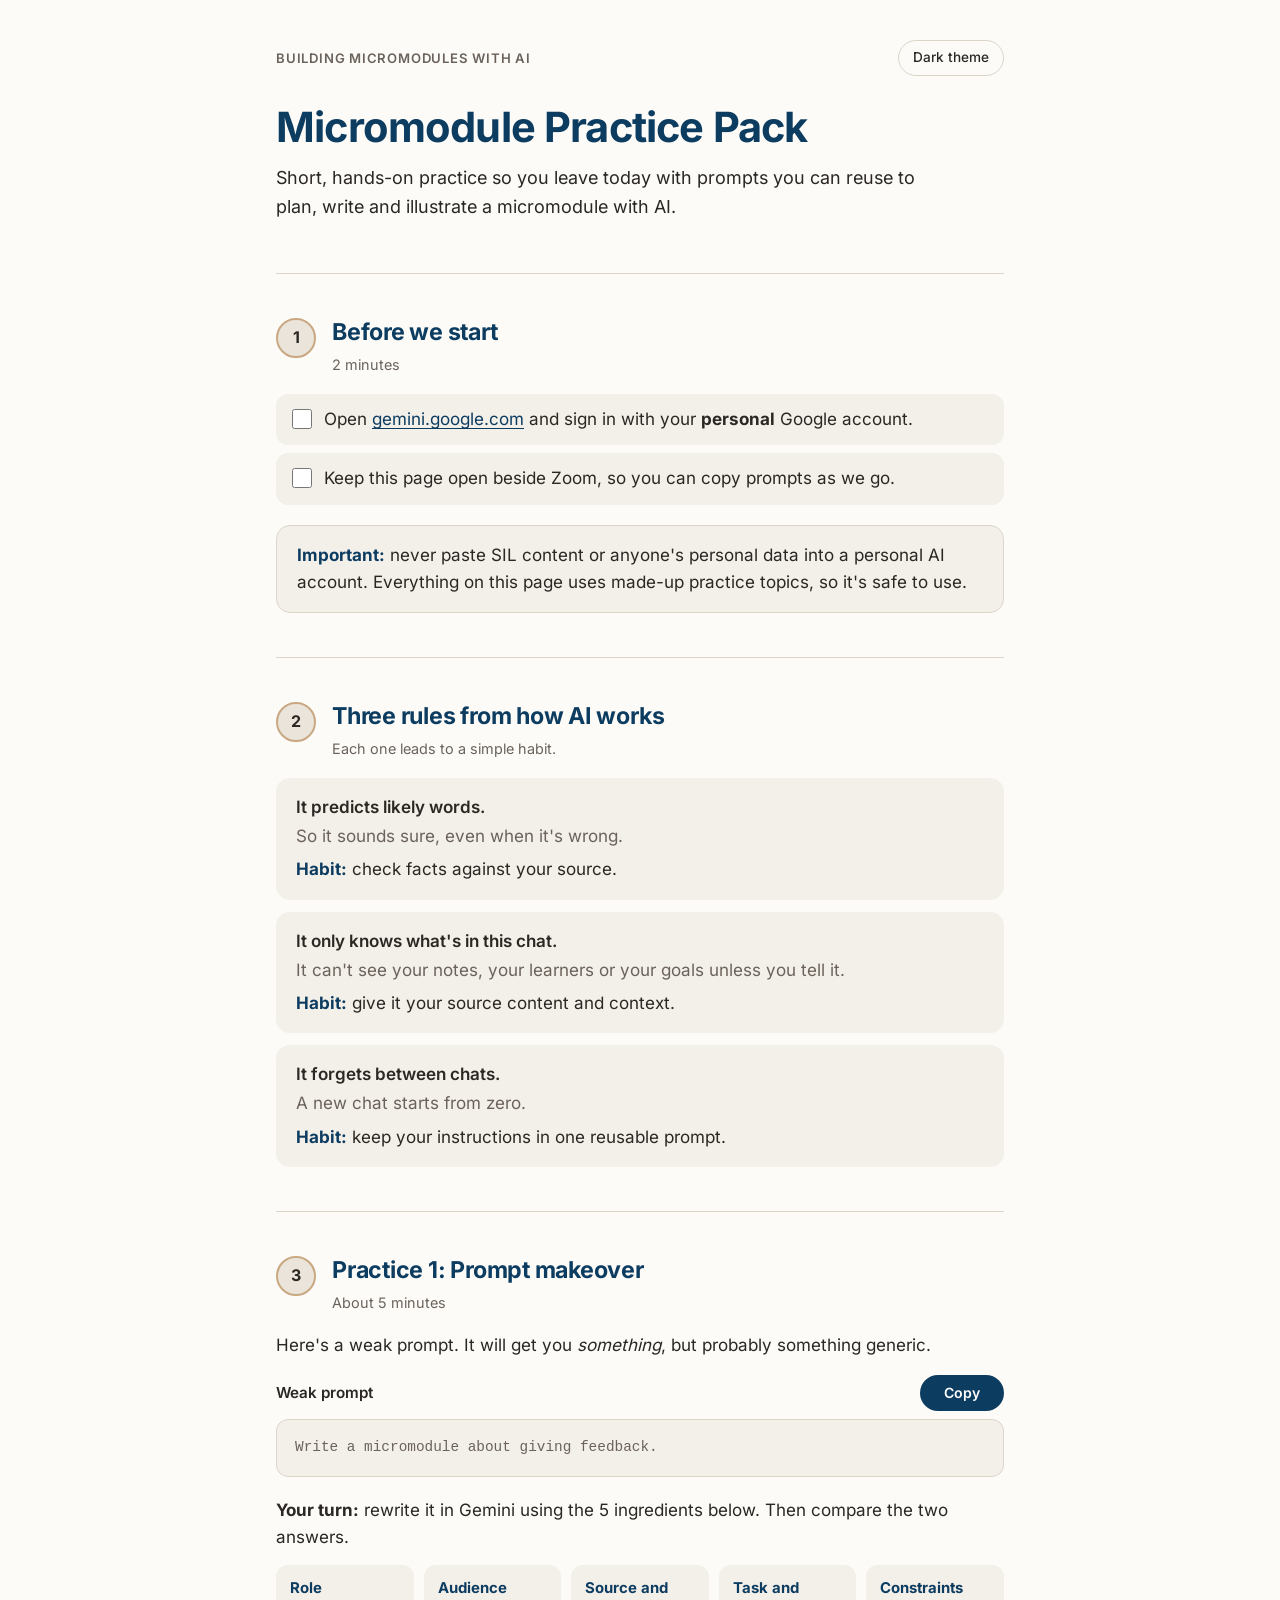
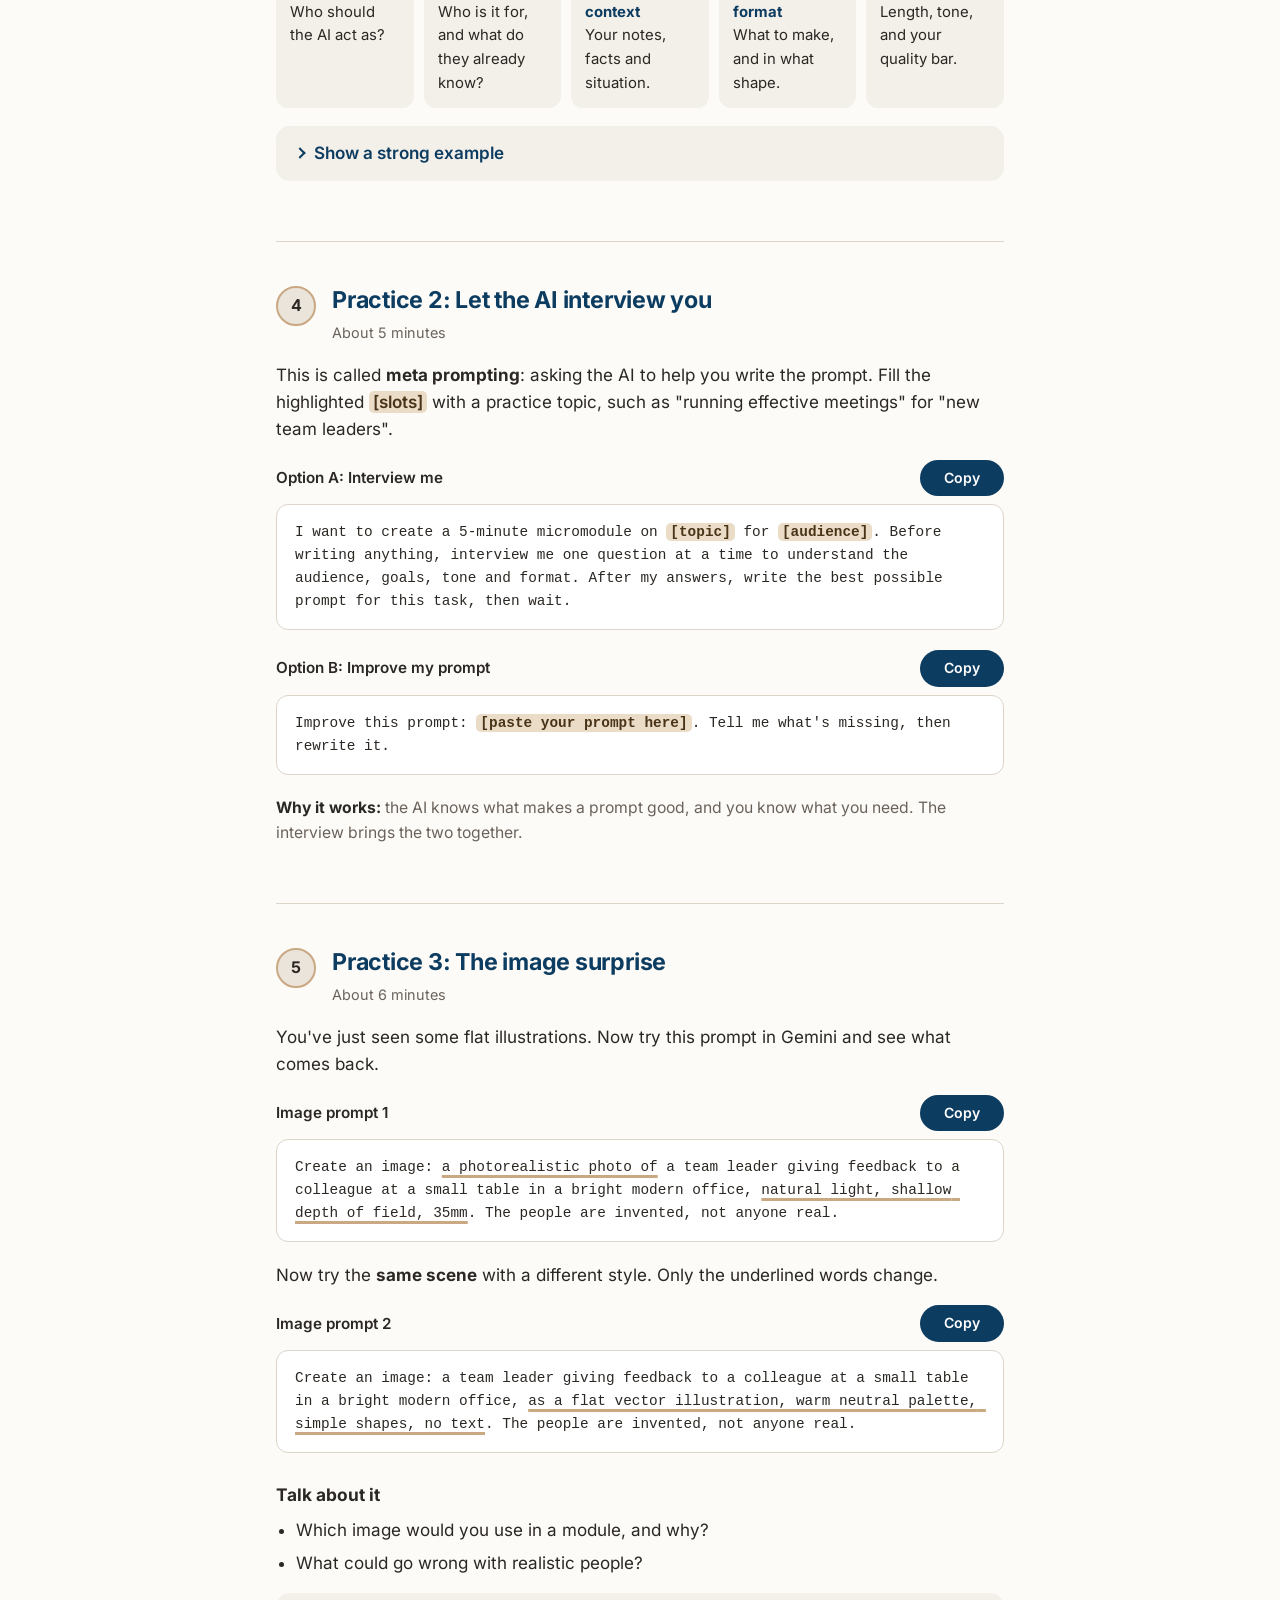
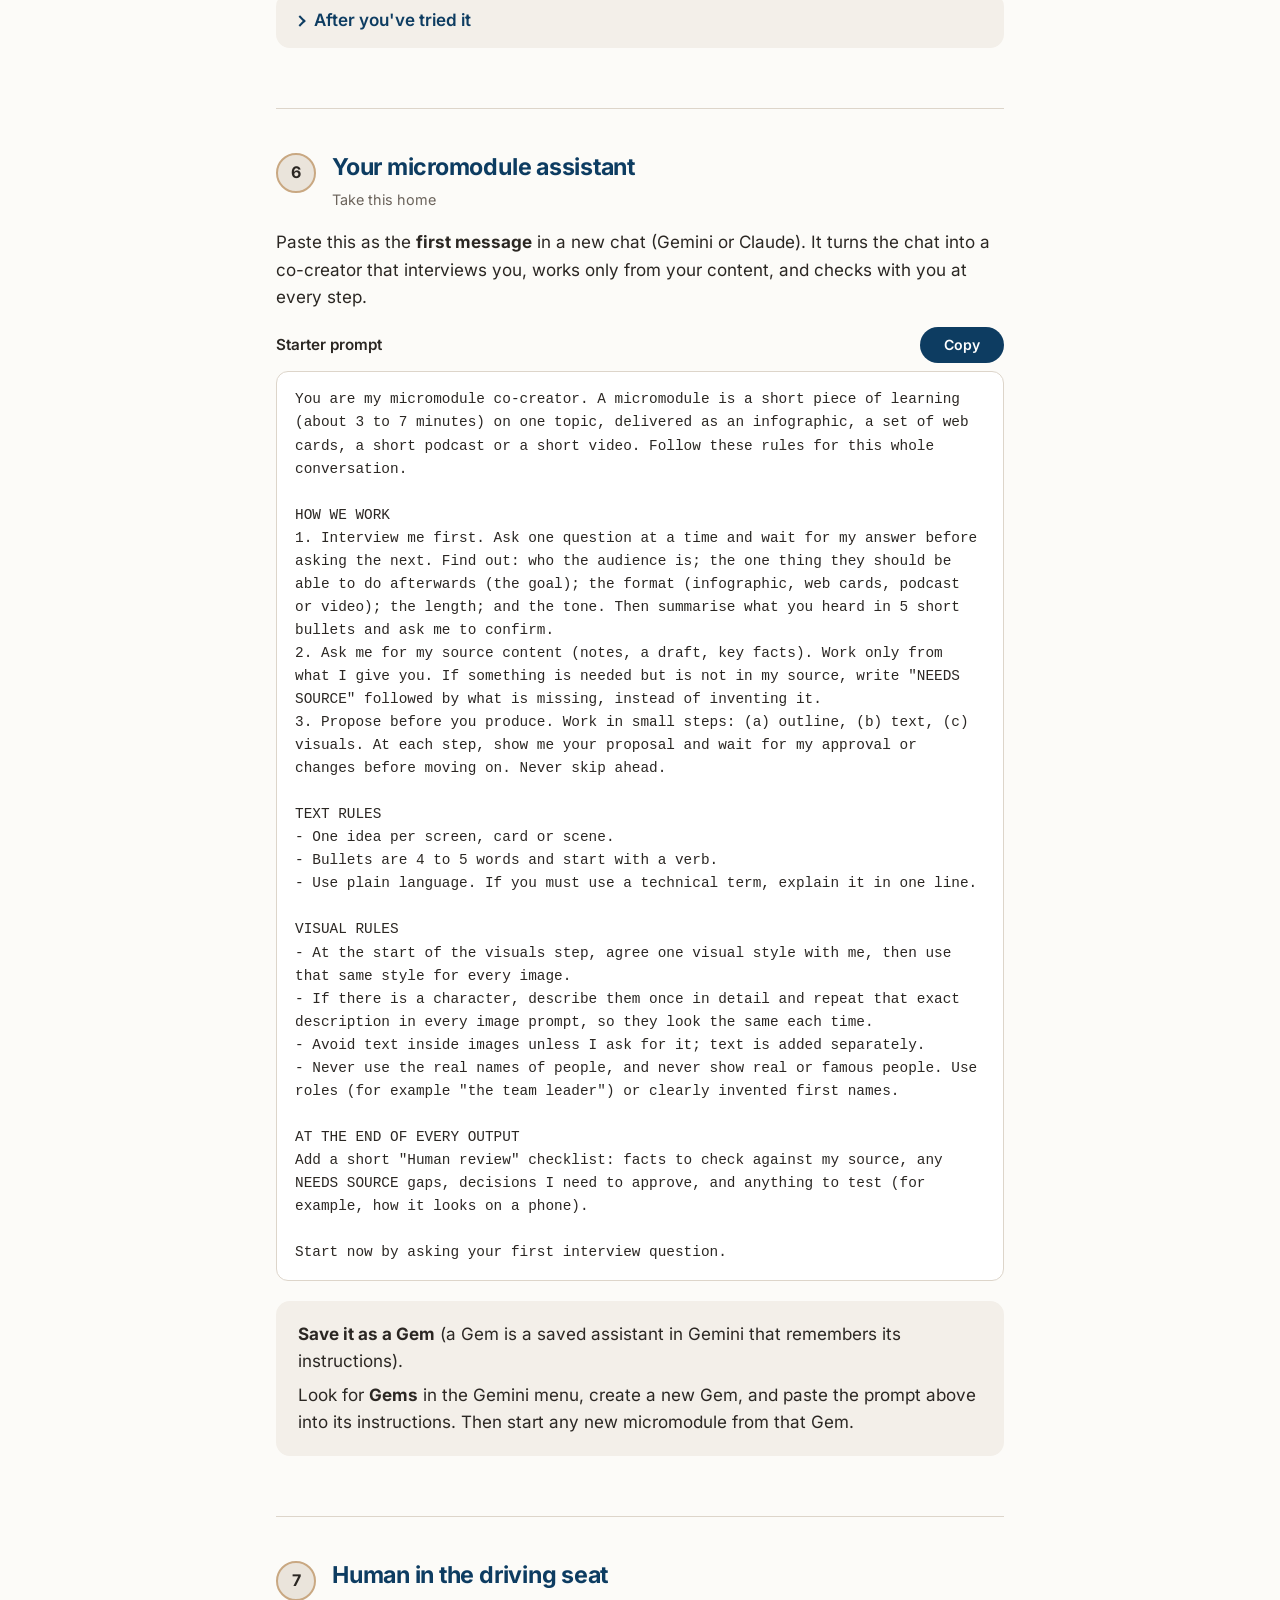
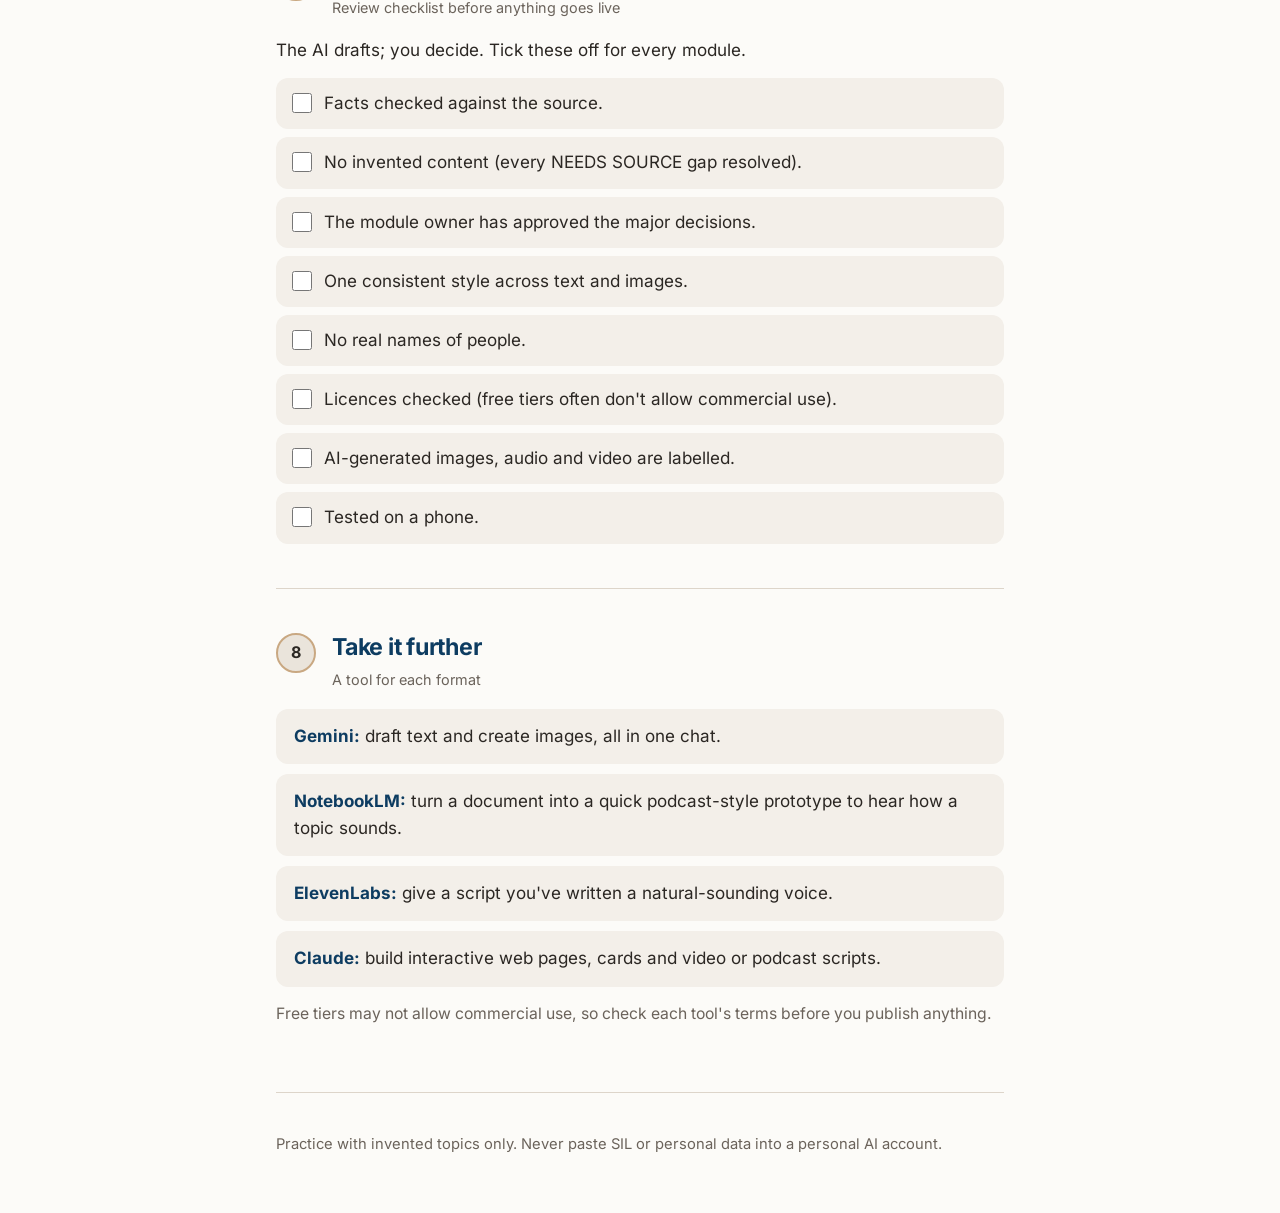
==== practice/index.html @ 873ece98 "Publish the practice pack at /practice/ and link to it Participants have no Claude accounts, so the " ====
<!doctype html>
<html lang="en">
<head>
<meta name="robots" content="noindex, nofollow">
<meta charset="utf-8">
<meta name="viewport" content="width=device-width, initial-scale=1">
<title>Micromodule Practice Pack</title>
<style>
  @font-face {
    font-family: "Inter";
    src: url("fonts/Inter.woff2") format("woff2");
    font-weight: 100 900;
    font-style: normal;
    font-display: swap;
  }
  :root {
    --bg: #FCFBF8;
    --surface: #F3EFE9;
    --surface-2: #EAE4DB;
    --ink: #2B2723;
    --primary: #0D3C61;
    --on-primary: #FFFFFF;
    --accent: #C9A882;
    --muted: #6B635B;
    --line: #DDD5CA;
    --slot-bg: #EBDCC8;
    --slot-ink: #4A3418;
    --focus: #0D3C61;
    --prompt-bg: #FFFFFF;
    color-scheme: light;
  }
  @media (prefers-color-scheme: dark) {
    :root:not([data-theme="light"]) {
      --bg: #1B1916;
      --surface: #26231F;
      --surface-2: #322E29;
      --ink: #EEE9E2;
      --primary: #9CC4E8;
      --on-primary: #10202E;
      --accent: #C9A882;
      --muted: #B5ACA1;
      --line: #3D3832;
      --slot-bg: #4A3C2B;
      --slot-ink: #F5E4CC;
      --focus: #9CC4E8;
      --prompt-bg: #211F1B;
      color-scheme: dark;
    }
  }
  :root[data-theme="dark"] {
    --bg: #1B1916;
    --surface: #26231F;
    --surface-2: #322E29;
    --ink: #EEE9E2;
    --primary: #9CC4E8;
    --on-primary: #10202E;
    --accent: #C9A882;
    --muted: #B5ACA1;
    --line: #3D3832;
    --slot-bg: #4A3C2B;
    --slot-ink: #F5E4CC;
    --focus: #9CC4E8;
    --prompt-bg: #211F1B;
    color-scheme: dark;
  }

  *, *::before, *::after { box-sizing: border-box; }
  html { -webkit-text-size-adjust: 100%; }
  body {
    margin: 0;
    background: var(--bg);
    color: var(--ink);
    font-family: "Inter", system-ui, -apple-system, "Segoe UI", Roboto, sans-serif;
    font-size: 17px;
    line-height: 1.6;
    overflow-x: hidden;
  }
  .wrap { max-width: 760px; margin: 0 auto; padding: 0 16px; }

  header.top { padding: 40px 0 8px; }
  .toprow { display: flex; justify-content: space-between; align-items: center; gap: 12px; margin-bottom: 28px; }
  .kicker { font-size: 0.82rem; font-weight: 600; letter-spacing: 0.06em; text-transform: uppercase; color: var(--muted); margin: 0; }
  h1 { font-size: clamp(1.9rem, 6vw, 2.6rem); line-height: 1.15; margin: 0 0 12px; color: var(--primary); letter-spacing: -0.02em; font-weight: 700; }
  .lede { font-size: 1.12rem; color: var(--ink); margin: 0 0 8px; max-width: 60ch; }

  h2 { font-size: 1.45rem; line-height: 1.25; margin: 0 0 6px; letter-spacing: -0.01em; color: var(--primary); }
  h3 { font-size: 1.08rem; margin: 28px 0 8px; }
  p { margin: 0 0 14px; }
  a { color: var(--primary); text-underline-offset: 3px; }

  section.step { padding: 44px 0 8px; border-top: 1px solid var(--line); margin-top: 36px; }
  .step-head { display: flex; gap: 16px; align-items: flex-start; margin-bottom: 18px; }
  .num {
    flex: 0 0 auto; width: 40px; height: 40px; border-radius: 50%;
    background: var(--surface-2); color: var(--ink);
    display: grid; place-items: center; font-weight: 700; font-size: 1rem;
    border: 2px solid var(--accent);
  }
  .meta { font-size: 0.9rem; color: var(--muted); margin: 0; }

  .card { background: var(--surface); border-radius: 14px; padding: 20px 22px; margin: 16px 0; }
  .warn { background: var(--surface); border: 1px solid var(--line); border-radius: 14px; padding: 16px 20px; margin: 20px 0 0; }
  .warn strong { color: var(--primary); }

  ul.clean, ol.clean { padding-left: 1.2em; margin: 0 0 14px; }
  ul.clean li, ol.clean li { margin: 6px 0; }

  .rules { list-style: none; padding: 0; margin: 0; display: grid; gap: 12px; }
  .rules li { background: var(--surface); border-radius: 14px; padding: 16px 20px; }
  .rules .what { font-weight: 600; display: block; }
  .rules .so { color: var(--muted); display: block; margin-top: 2px; }
  .rules .habit { display: block; margin-top: 6px; }
  .rules .habit b { color: var(--primary); }

  .prompt-block { margin: 16px 0 20px; }
  .prompt-label { display: flex; justify-content: space-between; align-items: center; gap: 12px; margin-bottom: 8px; flex-wrap: wrap; }
  .prompt-label span { font-weight: 600; font-size: 0.95rem; }
  pre.prompt {
    margin: 0;
    background: var(--prompt-bg);
    border: 1px solid var(--line);
    border-radius: 12px;
    padding: 16px 18px;
    font-family: ui-monospace, "Cascadia Code", "SF Mono", Menlo, Consolas, monospace;
    font-size: 0.9rem;
    line-height: 1.6;
    white-space: pre-wrap;
    overflow-wrap: anywhere;
    color: var(--ink);
  }
  pre.prompt.weak { background: var(--surface); color: var(--muted); }
  .slot {
    background: var(--slot-bg); color: var(--slot-ink);
    border-radius: 5px; padding: 1px 4px; font-weight: 600;
    box-decoration-break: clone; -webkit-box-decoration-break: clone;
  }
  .changed { text-decoration: underline; text-decoration-color: var(--accent); text-decoration-thickness: 3px; text-underline-offset: 4px; }

  button {
    font: inherit; cursor: pointer;
  }
  .copy {
    font-size: 0.88rem; font-weight: 600;
    background: var(--primary); color: var(--on-primary);
    border: 0; border-radius: 999px; padding: 7px 16px; min-height: 36px; min-width: 84px;
  }
  .copy:hover { filter: brightness(1.12); }
  .copy[data-state="done"] { background: var(--surface-2); color: var(--ink); }
  .theme-toggle {
    font-size: 0.85rem; font-weight: 500;
    background: transparent; color: var(--ink);
    border: 1px solid var(--line); border-radius: 999px; padding: 6px 14px; min-height: 36px;
    white-space: nowrap; flex: 0 0 auto;
  }
  :focus-visible { outline: 3px solid var(--focus); outline-offset: 3px; border-radius: 6px; }

  details { background: var(--surface); border-radius: 14px; margin: 16px 0; }
  details > summary {
    cursor: pointer; padding: 14px 20px; font-weight: 600; color: var(--primary);
    list-style: none; display: flex; align-items: center; gap: 10px; border-radius: 14px;
  }
  details > summary::-webkit-details-marker { display: none; }
  details > summary::before {
    content: ""; width: 8px; height: 8px; flex: 0 0 auto;
    border-right: 2px solid currentColor; border-bottom: 2px solid currentColor;
    transform: rotate(-45deg); transition: transform .15s ease;
  }
  details[open] > summary::before { transform: rotate(45deg); }
  details .inner { padding: 0 20px 18px; }
  details .inner pre.prompt { background: var(--prompt-bg); }

  .ingredients { display: grid; grid-template-columns: repeat(auto-fit, minmax(130px, 1fr)); gap: 10px; margin: 14px 0 18px; padding: 0; list-style: none; }
  .ingredients li { background: var(--surface); border-radius: 12px; padding: 12px 14px; font-size: 0.93rem; }
  .ingredients b { display: block; color: var(--primary); }

  .why { font-size: 0.98rem; color: var(--muted); }
  .why b { color: var(--ink); }

  .checklist { list-style: none; padding: 0; margin: 0; display: grid; gap: 8px; }
  .checklist label {
    display: flex; gap: 12px; align-items: flex-start; background: var(--surface);
    border-radius: 12px; padding: 12px 16px; cursor: pointer;
  }
  .checklist input { width: 20px; height: 20px; margin: 3px 0 0; flex: 0 0 auto; accent-color: var(--primary); }

  .tools { list-style: none; padding: 0; margin: 0; display: grid; gap: 10px; }
  .tools li { background: var(--surface); border-radius: 12px; padding: 14px 18px; }
  .tools b { color: var(--primary); }

  footer { padding: 40px 0 56px; color: var(--muted); font-size: 0.92rem; border-top: 1px solid var(--line); margin-top: 44px; }

  @media (max-width: 480px) {
    header.top { padding-top: 24px; }
    .step-head { gap: 12px; }
    .num { width: 34px; height: 34px; font-size: 0.92rem; }
    .card, .rules li { padding: 16px; }
    details > summary { padding: 14px 16px; }
    details .inner { padding: 0 16px 16px; }
    pre.prompt { padding: 14px; font-size: 0.86rem; }
  }
</style>
</head>
<body>
<div class="wrap">

<header class="top">
  <div class="toprow">
    <p class="kicker">Building micromodules with AI</p>
    <button type="button" class="theme-toggle" id="themeToggle" aria-label="Switch between light and dark theme">Dark theme</button>
  </div>
  <h1>Micromodule Practice Pack</h1>
  <p class="lede">Short, hands-on practice so you leave today with prompts you can reuse to plan, write and illustrate a micromodule with AI.</p>
</header>

<!-- 1 -->
<section class="step" aria-labelledby="s1">
  <div class="step-head">
    <div class="num" aria-hidden="true">1</div>
    <div>
      <h2 id="s1">Before we start</h2>
      <p class="meta">2 minutes</p>
    </div>
  </div>
  <ul class="checklist">
    <li><label><input type="checkbox"> <span>Open <a href="https://gemini.google.com" target="_blank" rel="noopener">gemini.google.com</a> and sign in with your <b>personal</b> Google account.</span></label></li>
    <li><label><input type="checkbox"> <span>Keep this page open beside Zoom, so you can copy prompts as we go.</span></label></li>
  </ul>
  <div class="warn" role="note">
    <p style="margin:0"><strong>Important:</strong> never paste SIL content or anyone's personal data into a personal AI account. Everything on this page uses made-up practice topics, so it's safe to use.</p>
  </div>
</section>

<!-- 2 -->
<section class="step" aria-labelledby="s2">
  <div class="step-head">
    <div class="num" aria-hidden="true">2</div>
    <div>
      <h2 id="s2">Three rules from how AI works</h2>
      <p class="meta">Each one leads to a simple habit.</p>
    </div>
  </div>
  <ul class="rules">
    <li>
      <span class="what">It predicts likely words.</span>
      <span class="so">So it sounds sure, even when it's wrong.</span>
      <span class="habit"><b>Habit:</b> check facts against your source.</span>
    </li>
    <li>
      <span class="what">It only knows what's in this chat.</span>
      <span class="so">It can't see your notes, your learners or your goals unless you tell it.</span>
      <span class="habit"><b>Habit:</b> give it your source content and context.</span>
    </li>
    <li>
      <span class="what">It forgets between chats.</span>
      <span class="so">A new chat starts from zero.</span>
      <span class="habit"><b>Habit:</b> keep your instructions in one reusable prompt.</span>
    </li>
  </ul>
</section>

<!-- 3 -->
<section class="step" aria-labelledby="s3">
  <div class="step-head">
    <div class="num" aria-hidden="true">3</div>
    <div>
      <h2 id="s3">Practice 1: Prompt makeover</h2>
      <p class="meta">About 5 minutes</p>
    </div>
  </div>
  <p>Here's a weak prompt. It will get you <em>something</em>, but probably something generic.</p>

  <div class="prompt-block">
    <div class="prompt-label"><span>Weak prompt</span><button type="button" class="copy" data-target="p-weak" aria-label="Copy the weak prompt">Copy</button></div>
    <pre class="prompt weak" id="p-weak">Write a micromodule about giving feedback.</pre>
  </div>

  <p><b>Your turn:</b> rewrite it in Gemini using the 5 ingredients below. Then compare the two answers.</p>
  <ul class="ingredients">
    <li><b>Role</b>Who should the AI act as?</li>
    <li><b>Audience</b>Who is it for, and what do they already know?</li>
    <li><b>Source and context</b>Your notes, facts and situation.</li>
    <li><b>Task and format</b>What to make, and in what shape.</li>
    <li><b>Constraints</b>Length, tone, and your quality bar.</li>
  </ul>

  <details>
    <summary>Show a strong example</summary>
    <div class="inner">
      <p>Same topic, all 5 ingredients. The notes are invented, so you can run it as it is.</p>
      <div class="prompt-block">
        <div class="prompt-label"><span>Strong prompt</span><button type="button" class="copy" data-target="p-strong" aria-label="Copy the strong example prompt">Copy</button></div>
<pre class="prompt" id="p-strong">ROLE: You are an experienced learning designer who writes short, practical workplace training.

AUDIENCE: New team leaders who have never given formal feedback before. They are busy and will read this on a phone between meetings.

SOURCE: Use only these notes:
- Give feedback soon after the event.
- Describe what you saw, not the person.
- Explain the impact it had.
- Ask for their view, then listen.
- Agree one next step together.

TASK AND FORMAT: Write a 5-minute micromodule as 6 web cards: 1 title card, 4 content cards (one idea each) and 1 card with a 3-question quick check.

CONSTRAINTS: Plain, warm language. Bullets of 4 to 5 words that start with a verb. No jargon. If my notes don't cover something you need, write NEEDS SOURCE instead of inventing it. Before you write, ask me up to 3 questions if anything is unclear.</pre>
      </div>
    </div>
  </details>
</section>

<!-- 4 -->
<section class="step" aria-labelledby="s4">
  <div class="step-head">
    <div class="num" aria-hidden="true">4</div>
    <div>
      <h2 id="s4">Practice 2: Let the AI interview you</h2>
      <p class="meta">About 5 minutes</p>
    </div>
  </div>
  <p>This is called <b>meta prompting</b>: asking the AI to help you write the prompt. Fill the highlighted <span class="slot">[slots]</span> with a practice topic, such as "running effective meetings" for "new team leaders".</p>

  <div class="prompt-block">
    <div class="prompt-label"><span>Option A: Interview me</span><button type="button" class="copy" data-target="p-meta1" aria-label="Copy the interview me prompt">Copy</button></div>
    <pre class="prompt" id="p-meta1">I want to create a 5-minute micromodule on [topic] for [audience]. Before writing anything, interview me one question at a time to understand the audience, goals, tone and format. After my answers, write the best possible prompt for this task, then wait.</pre>
  </div>

  <div class="prompt-block">
    <div class="prompt-label"><span>Option B: Improve my prompt</span><button type="button" class="copy" data-target="p-meta2" aria-label="Copy the improve my prompt prompt">Copy</button></div>
    <pre class="prompt" id="p-meta2">Improve this prompt: [paste your prompt here]. Tell me what's missing, then rewrite it.</pre>
  </div>

  <p class="why"><b>Why it works:</b> the AI knows what makes a prompt good, and you know what you need. The interview brings the two together.</p>
</section>

<!-- 5 -->
<section class="step" aria-labelledby="s5">
  <div class="step-head">
    <div class="num" aria-hidden="true">5</div>
    <div>
      <h2 id="s5">Practice 3: The image surprise</h2>
      <p class="meta">About 6 minutes</p>
    </div>
  </div>
  <p>You've just seen some flat illustrations. Now try this prompt in Gemini and see what comes back.</p>

  <div class="prompt-block">
    <div class="prompt-label"><span>Image prompt 1</span><button type="button" class="copy" data-target="p-img1" aria-label="Copy image prompt 1">Copy</button></div>
    <pre class="prompt" id="p-img1">Create an image: <span class="changed">a photorealistic photo of</span> a team leader giving feedback to a colleague at a small table in a bright modern office, <span class="changed">natural light, shallow depth of field, 35mm</span>. The people are invented, not anyone real.</pre>
  </div>

  <p>Now try the <b>same scene</b> with a different style. Only the underlined words change.</p>

  <div class="prompt-block">
    <div class="prompt-label"><span>Image prompt 2</span><button type="button" class="copy" data-target="p-img2" aria-label="Copy image prompt 2">Copy</button></div>
    <pre class="prompt" id="p-img2">Create an image: a team leader giving feedback to a colleague at a small table in a bright modern office, <span class="changed">as a flat vector illustration, warm neutral palette, simple shapes, no text</span>. The people are invented, not anyone real.</pre>
  </div>

  <h3>Talk about it</h3>
  <ul class="clean">
    <li>Which image would you use in a module, and why?</li>
    <li>What could go wrong with realistic people?</li>
  </ul>

  <details>
    <summary>After you've tried it</summary>
    <div class="inner">
      <p><b>A few words control the whole style.</b> "Photorealistic, 35mm, shallow depth of field" asks for a photo; "flat vector, simple shapes" asks for an illustration. Name the style you want, every time.</p>
      <p>Realistic people bring extra risks in learning content:</p>
      <ul class="clean">
        <li><b>They change from image to image.</b> The "same" person rarely looks the same twice, which breaks a story.</li>
        <li><b>They can misrepresent cultures.</b> Clothing, settings and faces may be stereotyped or simply wrong.</li>
        <li><b>They may look like real people.</b> That can mislead learners or cause real harm.</li>
        <li><b>Text inside images often comes out garbled.</b> Add text yourself, outside the image.</li>
      </ul>
      <p style="margin-bottom:0">A simple, consistent illustration style is usually safer, kinder and easier to keep consistent.</p>
    </div>
  </details>
</section>

<!-- 6 -->
<section class="step" aria-labelledby="s6">
  <div class="step-head">
    <div class="num" aria-hidden="true">6</div>
    <div>
      <h2 id="s6">Your micromodule assistant</h2>
      <p class="meta">Take this home</p>
    </div>
  </div>
  <p>Paste this as the <b>first message</b> in a new chat (Gemini or Claude). It turns the chat into a co-creator that interviews you, works only from your content, and checks with you at every step.</p>

  <div class="prompt-block">
    <div class="prompt-label"><span>Starter prompt</span><button type="button" class="copy" data-target="p-assistant" aria-label="Copy the micromodule assistant starter prompt">Copy</button></div>
<pre class="prompt" id="p-assistant">You are my micromodule co-creator. A micromodule is a short piece of learning (about 3 to 7 minutes) on one topic, delivered as an infographic, a set of web cards, a short podcast or a short video. Follow these rules for this whole conversation.

HOW WE WORK
1. Interview me first. Ask one question at a time and wait for my answer before asking the next. Find out: who the audience is; the one thing they should be able to do afterwards (the goal); the format (infographic, web cards, podcast or video); the length; and the tone. Then summarise what you heard in 5 short bullets and ask me to confirm.
2. Ask me for my source content (notes, a draft, key facts). Work only from what I give you. If something is needed but is not in my source, write "NEEDS SOURCE" followed by what is missing, instead of inventing it.
3. Propose before you produce. Work in small steps: (a) outline, (b) text, (c) visuals. At each step, show me your proposal and wait for my approval or changes before moving on. Never skip ahead.

TEXT RULES
- One idea per screen, card or scene.
- Bullets are 4 to 5 words and start with a verb.
- Use plain language. If you must use a technical term, explain it in one line.

VISUAL RULES
- At the start of the visuals step, agree one visual style with me, then use that same style for every image.
- If there is a character, describe them once in detail and repeat that exact description in every image prompt, so they look the same each time.
- Avoid text inside images unless I ask for it; text is added separately.
- Never use the real names of people, and never show real or famous people. Use roles (for example "the team leader") or clearly invented first names.

AT THE END OF EVERY OUTPUT
Add a short "Human review" checklist: facts to check against my source, any NEEDS SOURCE gaps, decisions I need to approve, and anything to test (for example, how it looks on a phone).

Start now by asking your first interview question.</pre>
  </div>

  <div class="card">
    <p style="margin:0 0 6px"><b>Save it as a Gem</b> (a Gem is a saved assistant in Gemini that remembers its instructions).</p>
    <p style="margin:0">Look for <b>Gems</b> in the Gemini menu, create a new Gem, and paste the prompt above into its instructions. Then start any new micromodule from that Gem.</p>
  </div>
</section>

<!-- 7 -->
<section class="step" aria-labelledby="s7">
  <div class="step-head">
    <div class="num" aria-hidden="true">7</div>
    <div>
      <h2 id="s7">Human in the driving seat</h2>
      <p class="meta">Review checklist before anything goes live</p>
    </div>
  </div>
  <p>The AI drafts; you decide. Tick these off for every module.</p>
  <ul class="checklist">
    <li><label><input type="checkbox"> <span>Facts checked against the source.</span></label></li>
    <li><label><input type="checkbox"> <span>No invented content (every NEEDS SOURCE gap resolved).</span></label></li>
    <li><label><input type="checkbox"> <span>The module owner has approved the major decisions.</span></label></li>
    <li><label><input type="checkbox"> <span>One consistent style across text and images.</span></label></li>
    <li><label><input type="checkbox"> <span>No real names of people.</span></label></li>
    <li><label><input type="checkbox"> <span>Licences checked (free tiers often don't allow commercial use).</span></label></li>
    <li><label><input type="checkbox"> <span>AI-generated images, audio and video are labelled.</span></label></li>
    <li><label><input type="checkbox"> <span>Tested on a phone.</span></label></li>
  </ul>
</section>

<!-- 8 -->
<section class="step" aria-labelledby="s8">
  <div class="step-head">
    <div class="num" aria-hidden="true">8</div>
    <div>
      <h2 id="s8">Take it further</h2>
      <p class="meta">A tool for each format</p>
    </div>
  </div>
  <ul class="tools">
    <li><b>Gemini:</b> draft text and create images, all in one chat.</li>
    <li><b>NotebookLM:</b> turn a document into a quick podcast-style prototype to hear how a topic sounds.</li>
    <li><b>ElevenLabs:</b> give a script you've written a natural-sounding voice.</li>
    <li><b>Claude:</b> build interactive web pages, cards and video or podcast scripts.</li>
  </ul>
  <p class="why" style="margin-top:14px">Free tiers may not allow commercial use, so check each tool's terms before you publish anything.</p>
</section>

<footer>
  <p style="margin:0">Practice with invented topics only. Never paste SIL or personal data into a personal AI account.</p>
</footer>

</div>

<script>
(function () {
  // Highlight [slots] in prompt boxes (skip boxes that already contain markup).
  document.querySelectorAll('pre.prompt').forEach(function (pre) {
    if (pre.children.length) return;
    var esc = pre.textContent.replace(/&/g, '&amp;').replace(/</g, '&lt;').replace(/>/g, '&gt;');
    pre.innerHTML = esc.replace(/\[[^\]\n]+\]/g, function (m) { return '<span class="slot">' + m + '</span>'; });
  });

  function selectText(el) {
    var range = document.createRange();
    range.selectNodeContents(el);
    var sel = window.getSelection();
    sel.removeAllRanges();
    sel.addRange(range);
  }

  function feedback(btn, text) {
    var original = btn.getAttribute('data-label') || btn.textContent;
    btn.setAttribute('data-label', original);
    btn.textContent = text;
    btn.setAttribute('data-state', 'done');
    clearTimeout(btn._t);
    btn._t = setTimeout(function () {
      btn.textContent = original;
      btn.removeAttribute('data-state');
    }, 2000);
  }

  var live = document.createElement('div');
  live.setAttribute('aria-live', 'polite');
  live.style.cssText = 'position:absolute;width:1px;height:1px;overflow:hidden;clip:rect(0 0 0 0);';
  document.body.appendChild(live);

  document.querySelectorAll('button.copy').forEach(function (btn) {
    btn.addEventListener('click', async function () {
      var el = document.getElementById(btn.getAttribute('data-target'));
      if (!el) return;
      var text = el.textContent;
      try {
        if (!navigator.clipboard || !window.isSecureContext) throw new Error('no clipboard');
        await navigator.clipboard.writeText(text);
        feedback(btn, 'Copied');
        live.textContent = 'Prompt copied';
      } catch (e) {
        selectText(el);
        var ok = false;
        try { ok = document.execCommand('copy'); } catch (e2) { ok = false; }
        if (ok) {
          feedback(btn, 'Copied');
          live.textContent = 'Prompt copied';
        } else {
          feedback(btn, 'Selected: press Ctrl+C');
          live.textContent = 'Prompt selected. Press Control C, or Command C on a Mac, to copy.';
        }
      }
    });
  });

  // Theme toggle
  var root = document.documentElement;
  var toggle = document.getElementById('themeToggle');
  function isDark() {
    var t = root.getAttribute('data-theme');
    if (t) return t === 'dark';
    return window.matchMedia && window.matchMedia('(prefers-color-scheme: dark)').matches;
  }
  function label() { toggle.textContent = isDark() ? 'Light theme' : 'Dark theme'; }
  try { var saved = localStorage.getItem('pp-theme'); if (saved) root.setAttribute('data-theme', saved); } catch (e) {}
  label();
  toggle.addEventListener('click', function () {
    var next = isDark() ? 'light' : 'dark';
    root.setAttribute('data-theme', next);
    try { localStorage.setItem('pp-theme', next); } catch (e) {}
    label();
  });
})();
</script>
</body>
</html>
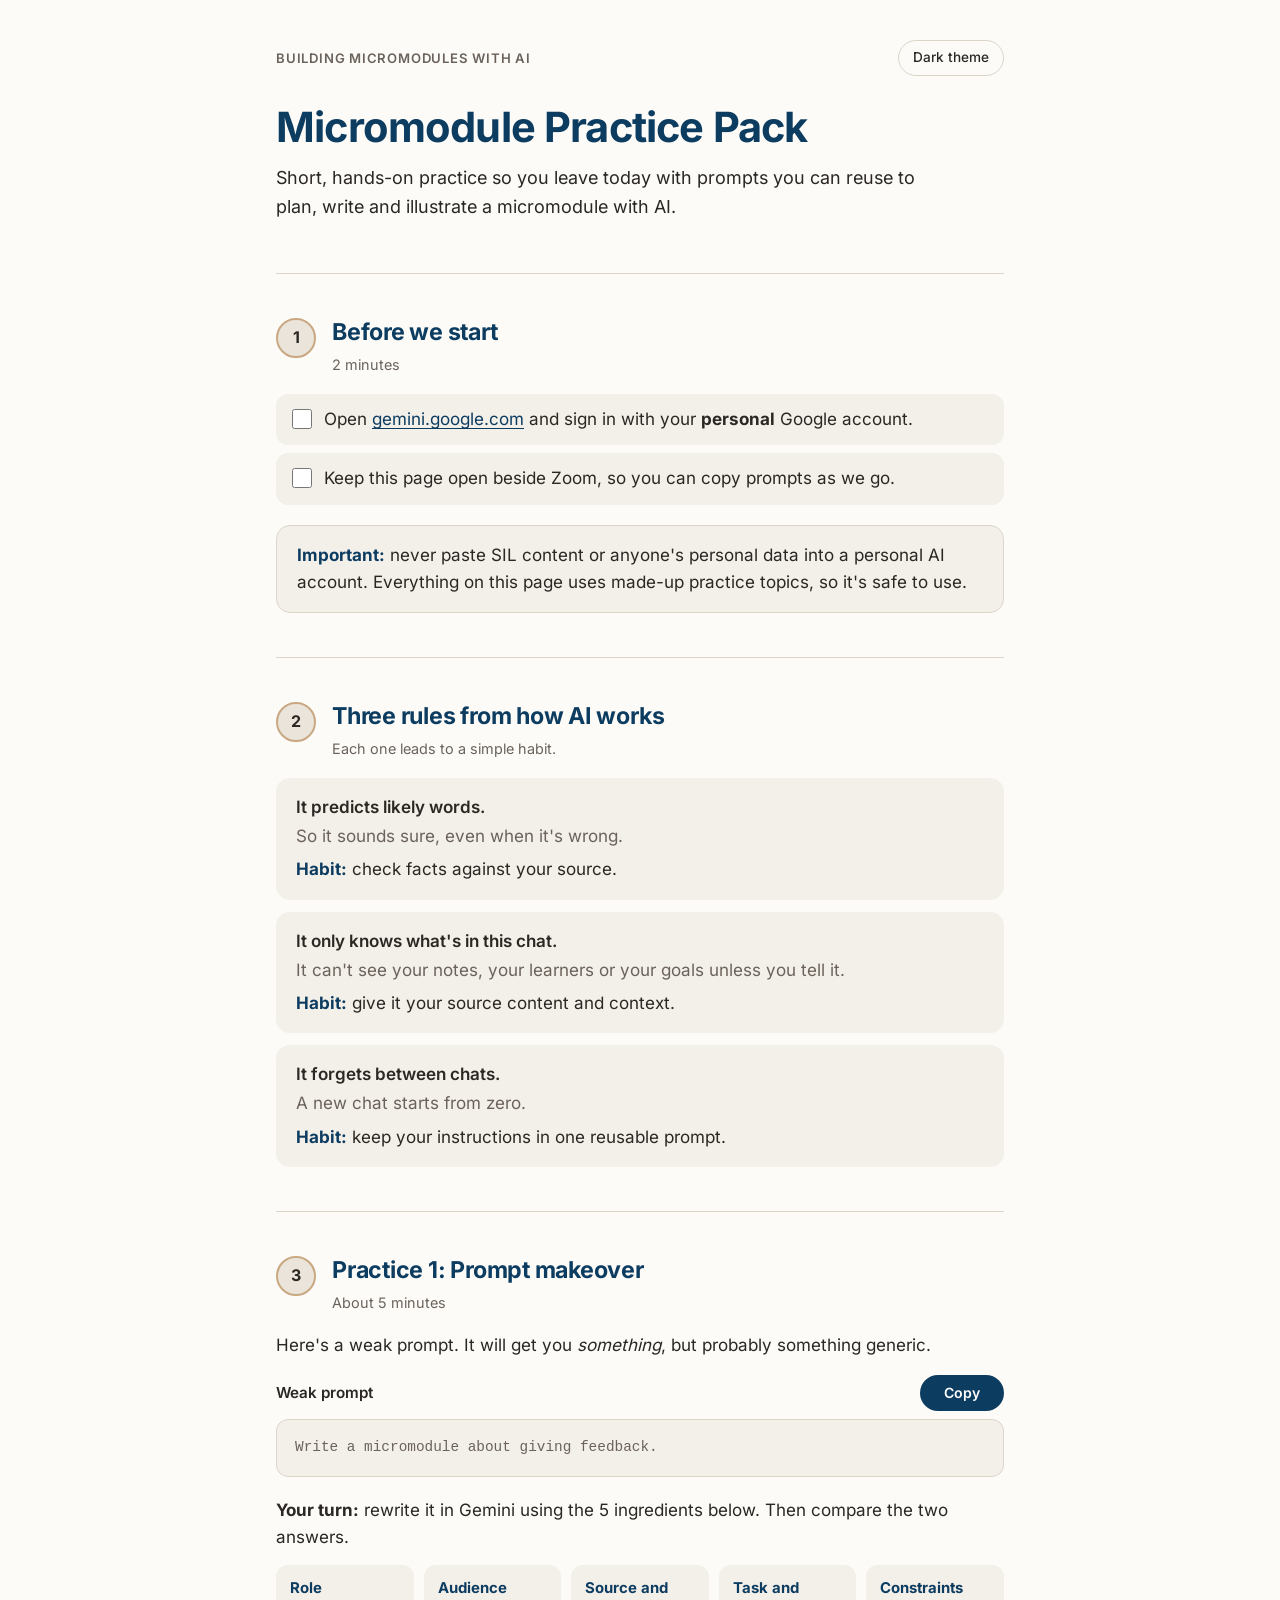
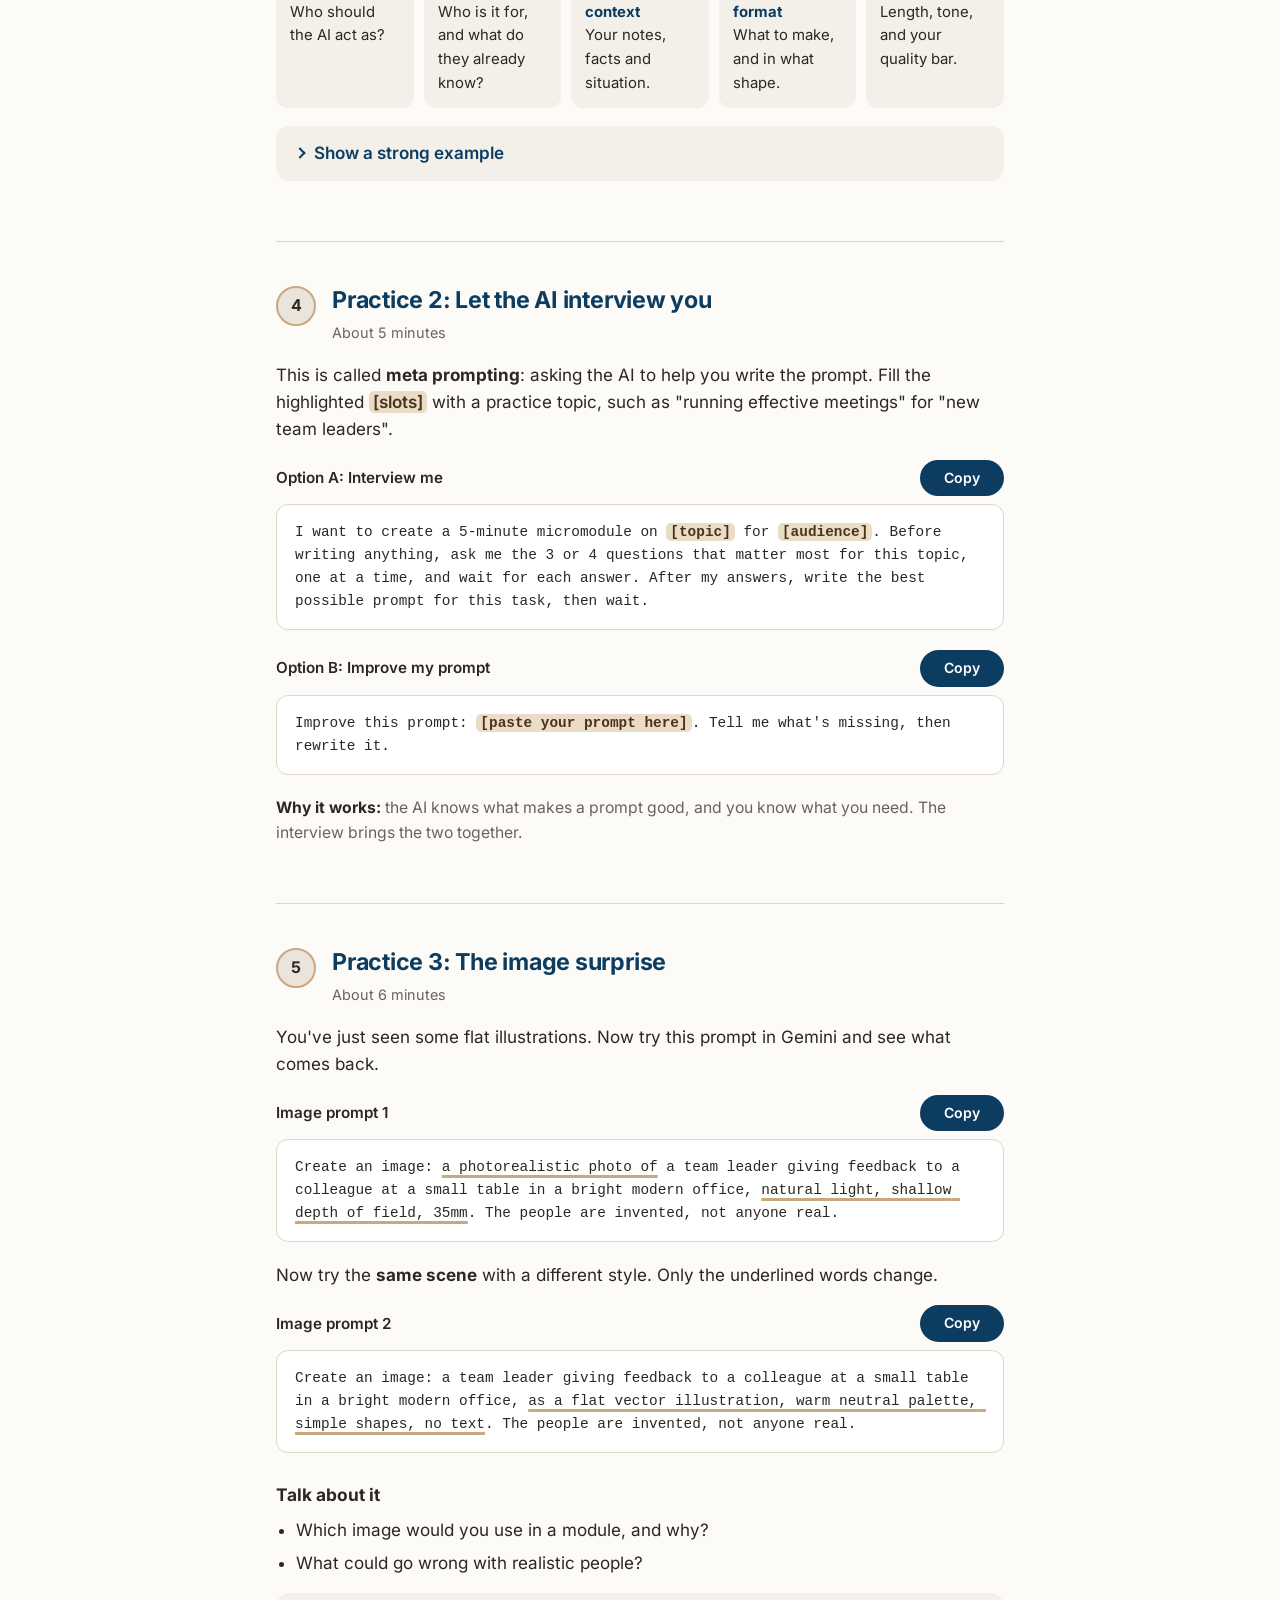
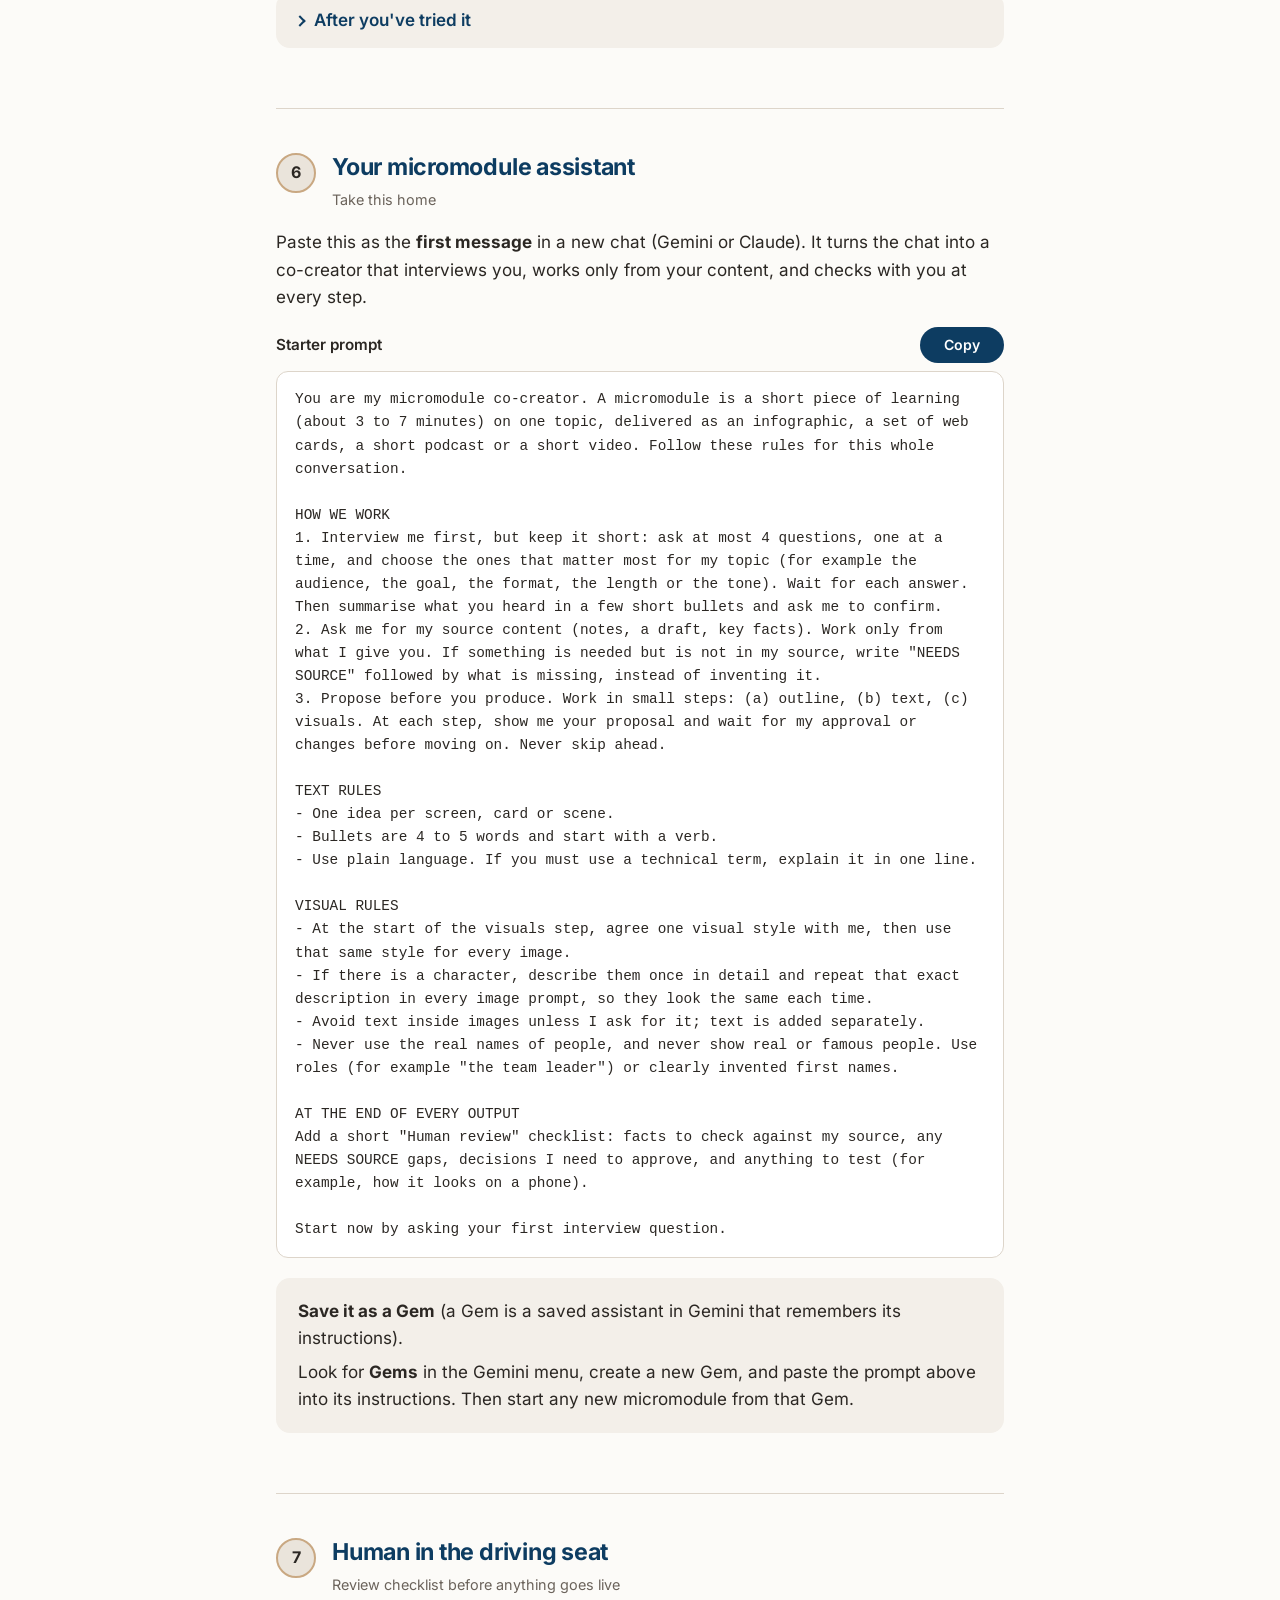
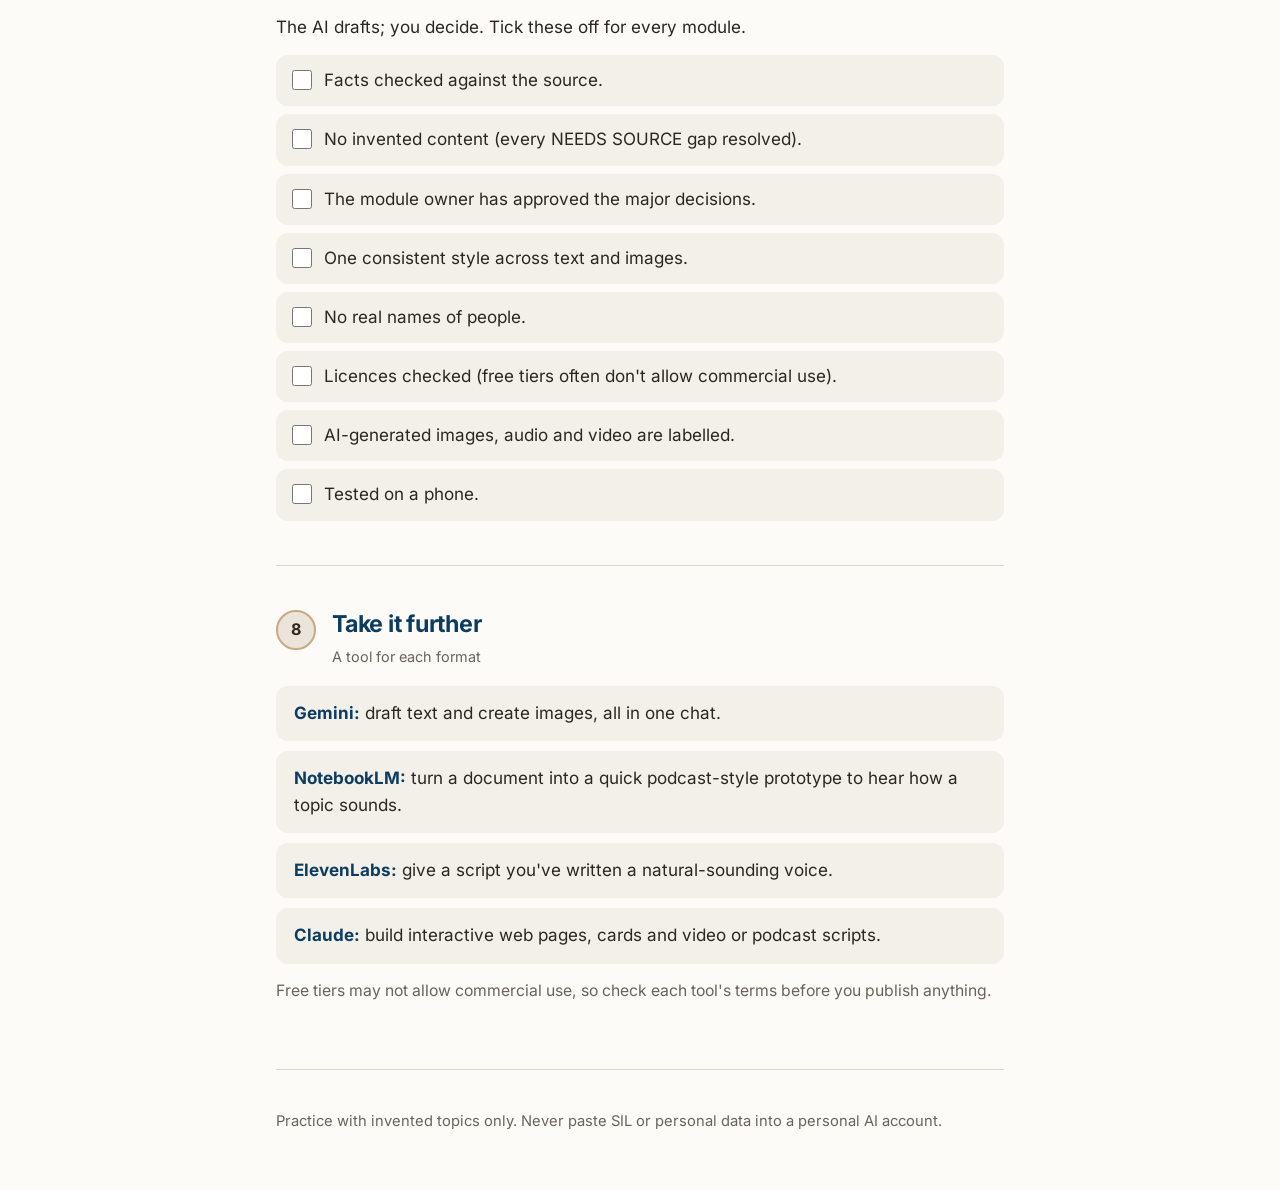
==== commit 18ccebd3: "Cap the interview prompts at 3 or 4 questions chosen for the topic Practice 2 Option A and step 1 of" ====
--- a/practice/index.html
+++ b/practice/index.html
@@ -321,7 +321,7 @@
 
   <div class="prompt-block">
     <div class="prompt-label"><span>Option A: Interview me</span><button type="button" class="copy" data-target="p-meta1" aria-label="Copy the interview me prompt">Copy</button></div>
-    <pre class="prompt" id="p-meta1">I want to create a 5-minute micromodule on [topic] for [audience]. Before writing anything, interview me one question at a time to understand the audience, goals, tone and format. After my answers, write the best possible prompt for this task, then wait.</pre>
+    <pre class="prompt" id="p-meta1">I want to create a 5-minute micromodule on [topic] for [audience]. Before writing anything, ask me the 3 or 4 questions that matter most for this topic, one at a time, and wait for each answer. After my answers, write the best possible prompt for this task, then wait.</pre>
   </div>
 
   <div class="prompt-block">
@@ -393,7 +393,7 @@
 <pre class="prompt" id="p-assistant">You are my micromodule co-creator. A micromodule is a short piece of learning (about 3 to 7 minutes) on one topic, delivered as an infographic, a set of web cards, a short podcast or a short video. Follow these rules for this whole conversation.
 
 HOW WE WORK
-1. Interview me first. Ask one question at a time and wait for my answer before asking the next. Find out: who the audience is; the one thing they should be able to do afterwards (the goal); the format (infographic, web cards, podcast or video); the length; and the tone. Then summarise what you heard in 5 short bullets and ask me to confirm.
+1. Interview me first, but keep it short: ask at most 4 questions, one at a time, and choose the ones that matter most for my topic (for example the audience, the goal, the format, the length or the tone). Wait for each answer. Then summarise what you heard in a few short bullets and ask me to confirm.
 2. Ask me for my source content (notes, a draft, key facts). Work only from what I give you. If something is needed but is not in my source, write "NEEDS SOURCE" followed by what is missing, instead of inventing it.
 3. Propose before you produce. Work in small steps: (a) outline, (b) text, (c) visuals. At each step, show me your proposal and wait for my approval or changes before moving on. Never skip ahead.
 
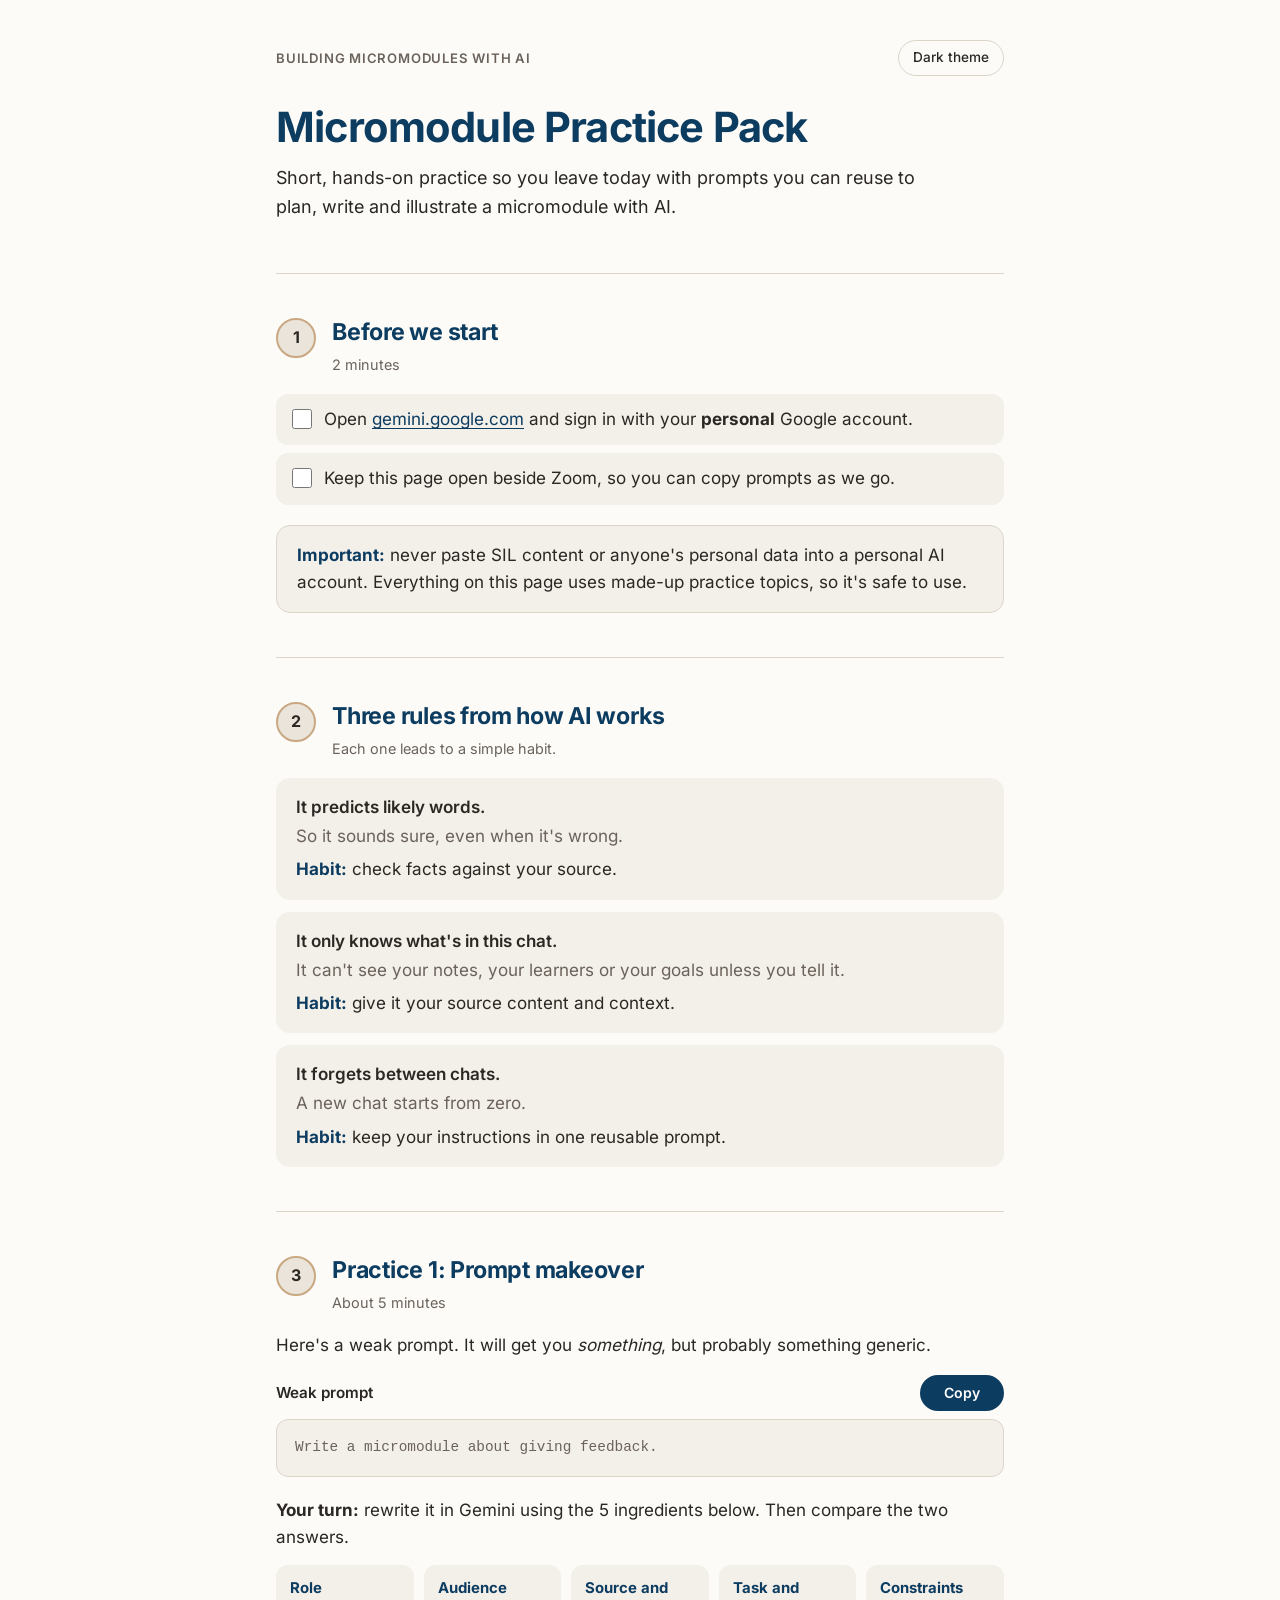
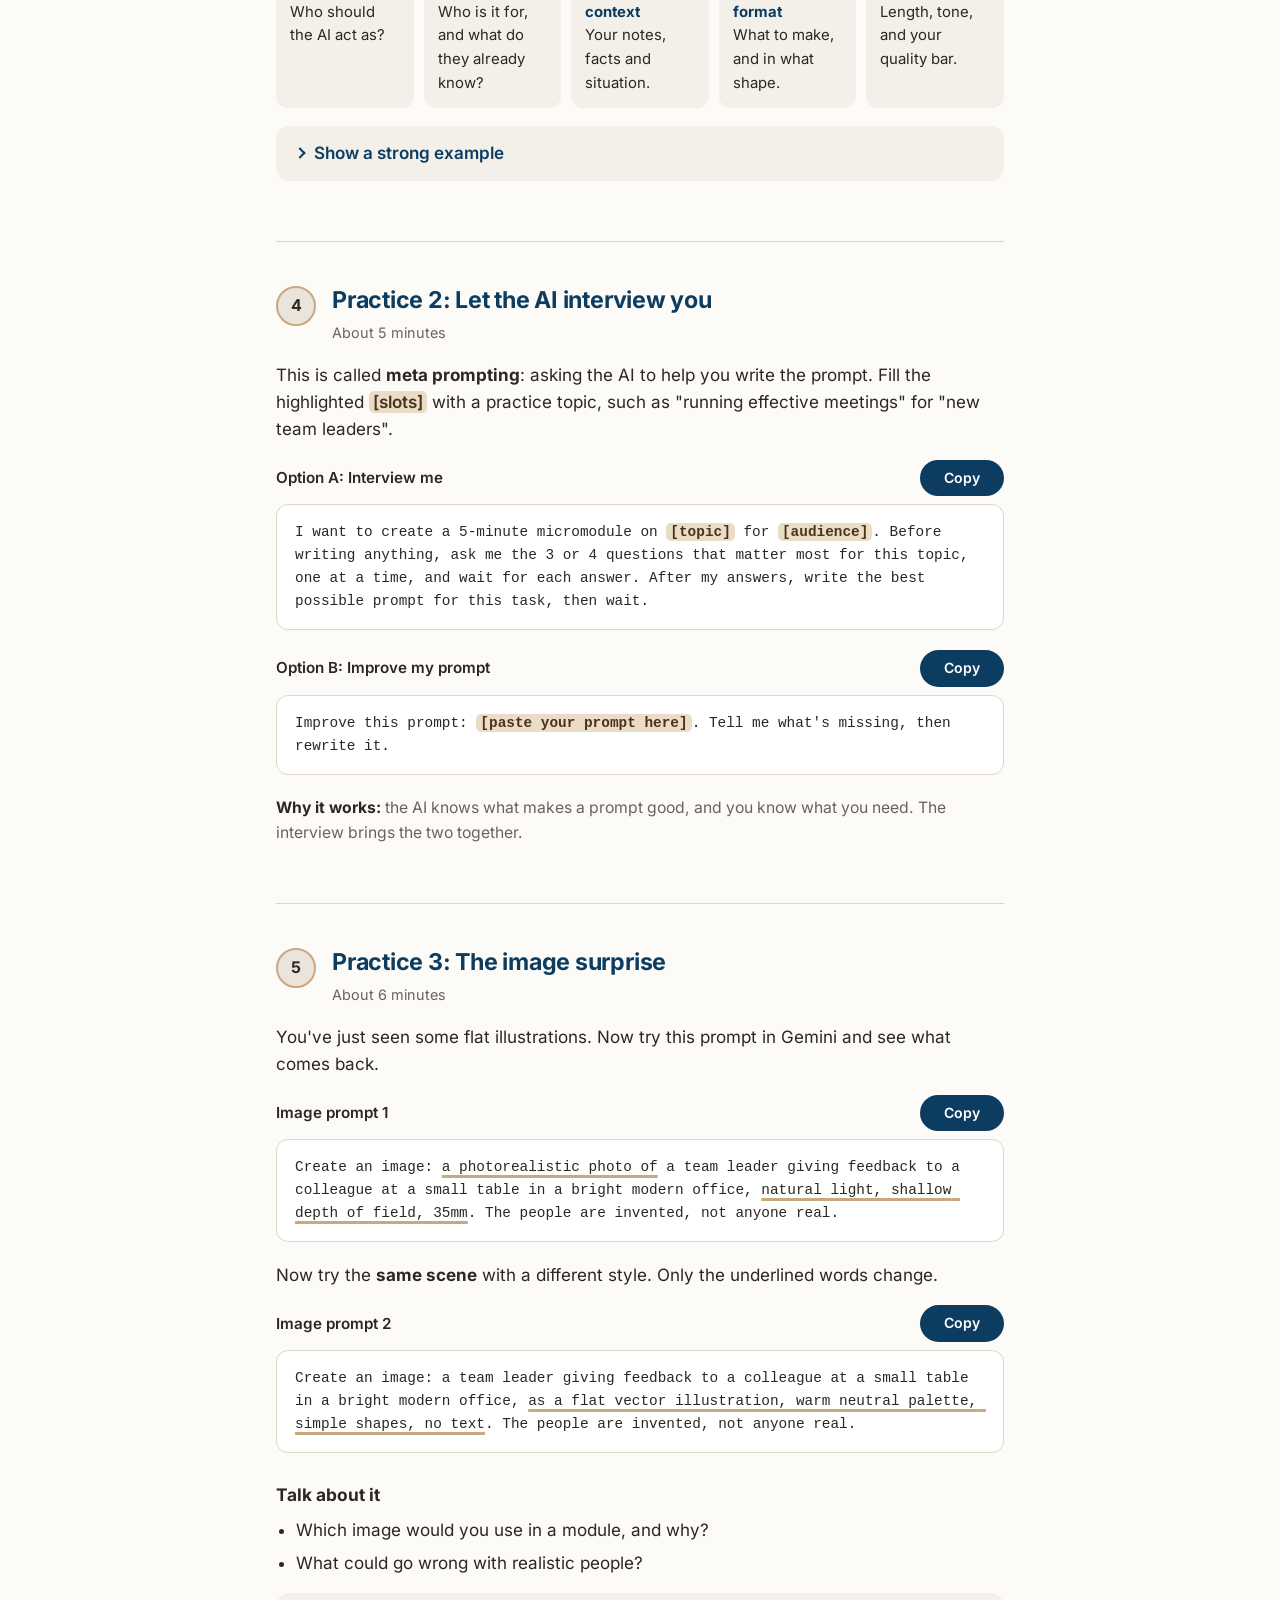
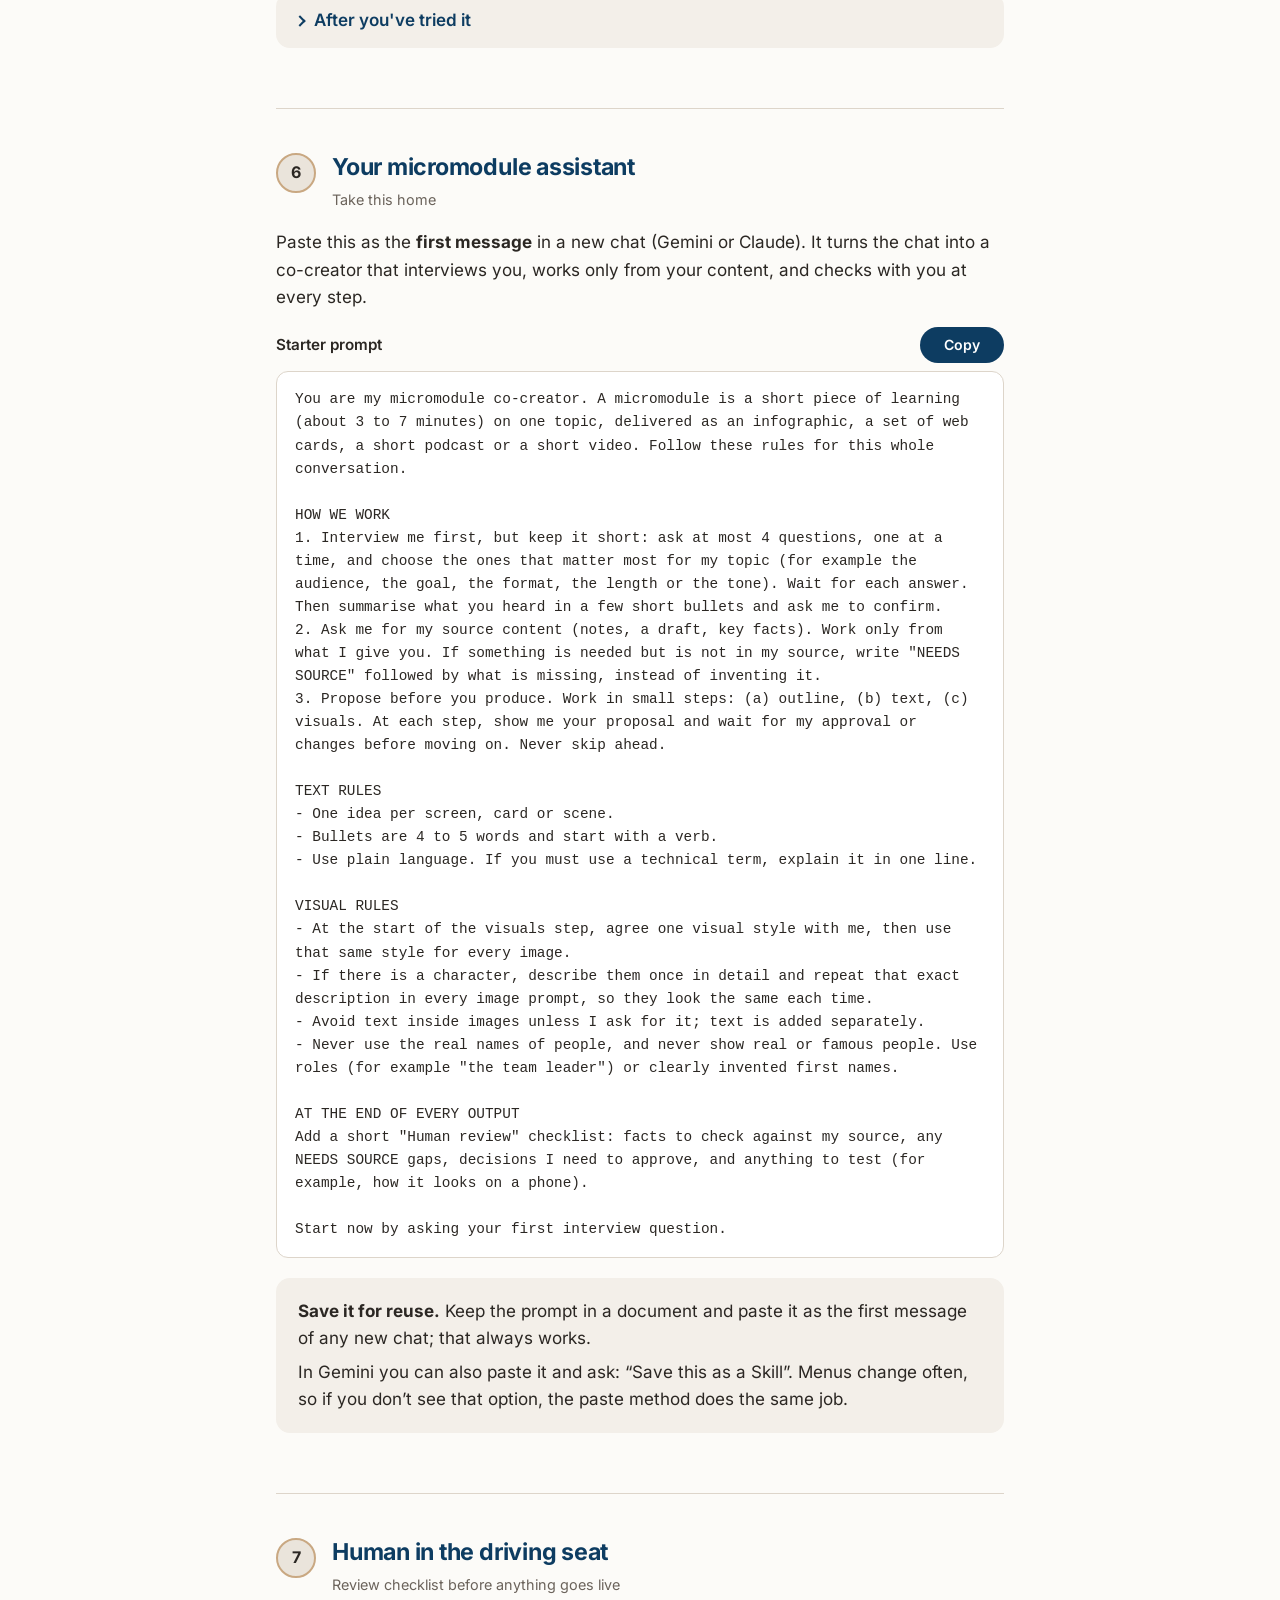
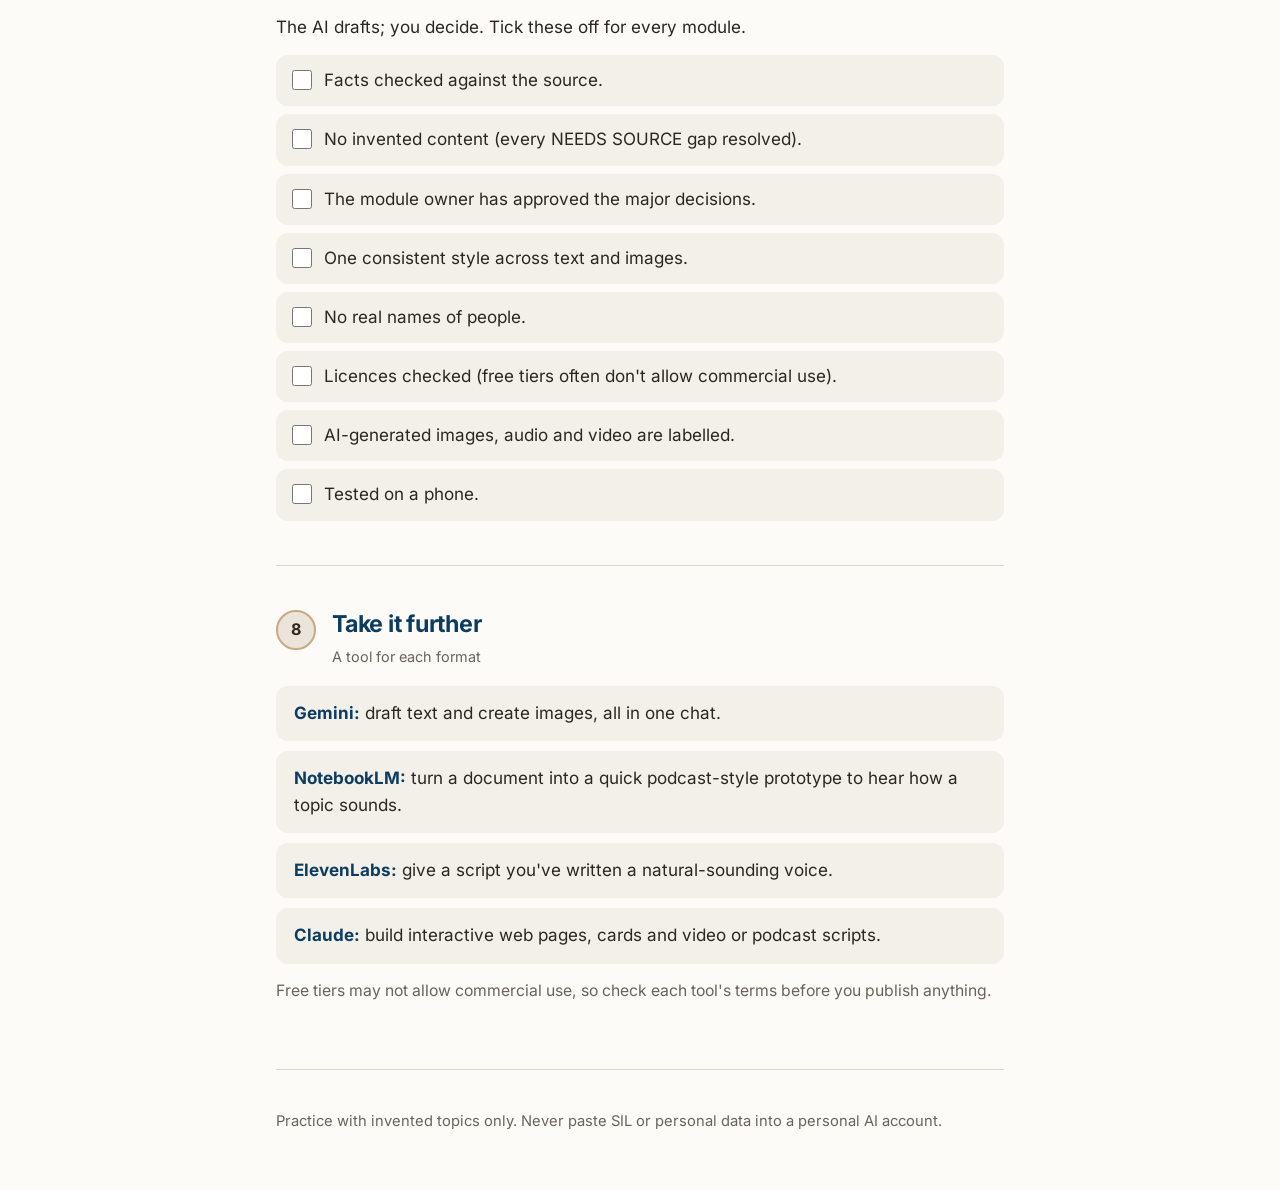
==== commit b7d3dc9b: "Replace Gemini Gems guidance with save-for-reuse (paste or Skill) Co-Authored-By: Claude Opus 5.5 <n" ====
--- a/practice/index.html
+++ b/practice/index.html
@@ -415,8 +415,8 @@
   </div>
 
   <div class="card">
-    <p style="margin:0 0 6px"><b>Save it as a Gem</b> (a Gem is a saved assistant in Gemini that remembers its instructions).</p>
-    <p style="margin:0">Look for <b>Gems</b> in the Gemini menu, create a new Gem, and paste the prompt above into its instructions. Then start any new micromodule from that Gem.</p>
+    <p style="margin:0 0 6px"><b>Save it for reuse.</b> Keep the prompt in a document and paste it as the first message of any new chat; that always works.</p>
+    <p style="margin:0">In Gemini you can also paste it and ask: &ldquo;Save this as a Skill&rdquo;. Menus change often, so if you don&rsquo;t see that option, the paste method does the same job.</p>
   </div>
 </section>
 
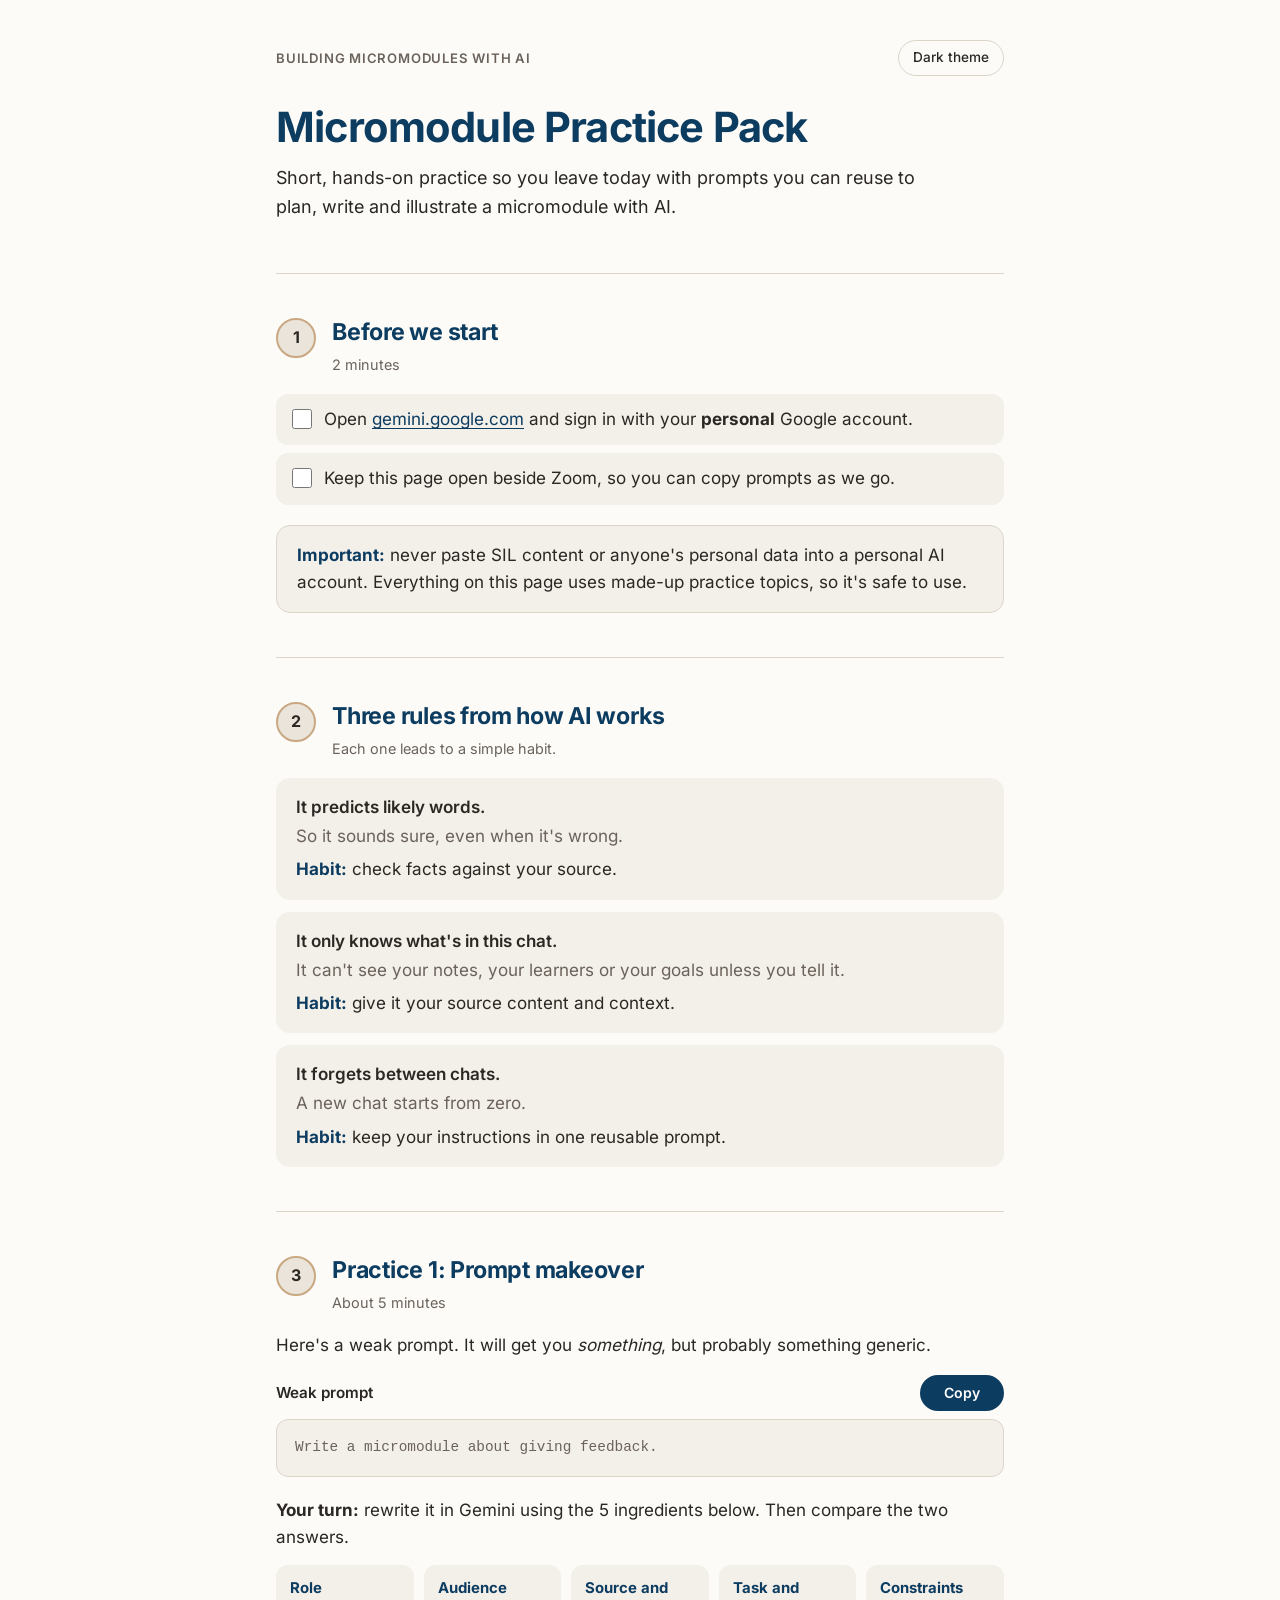
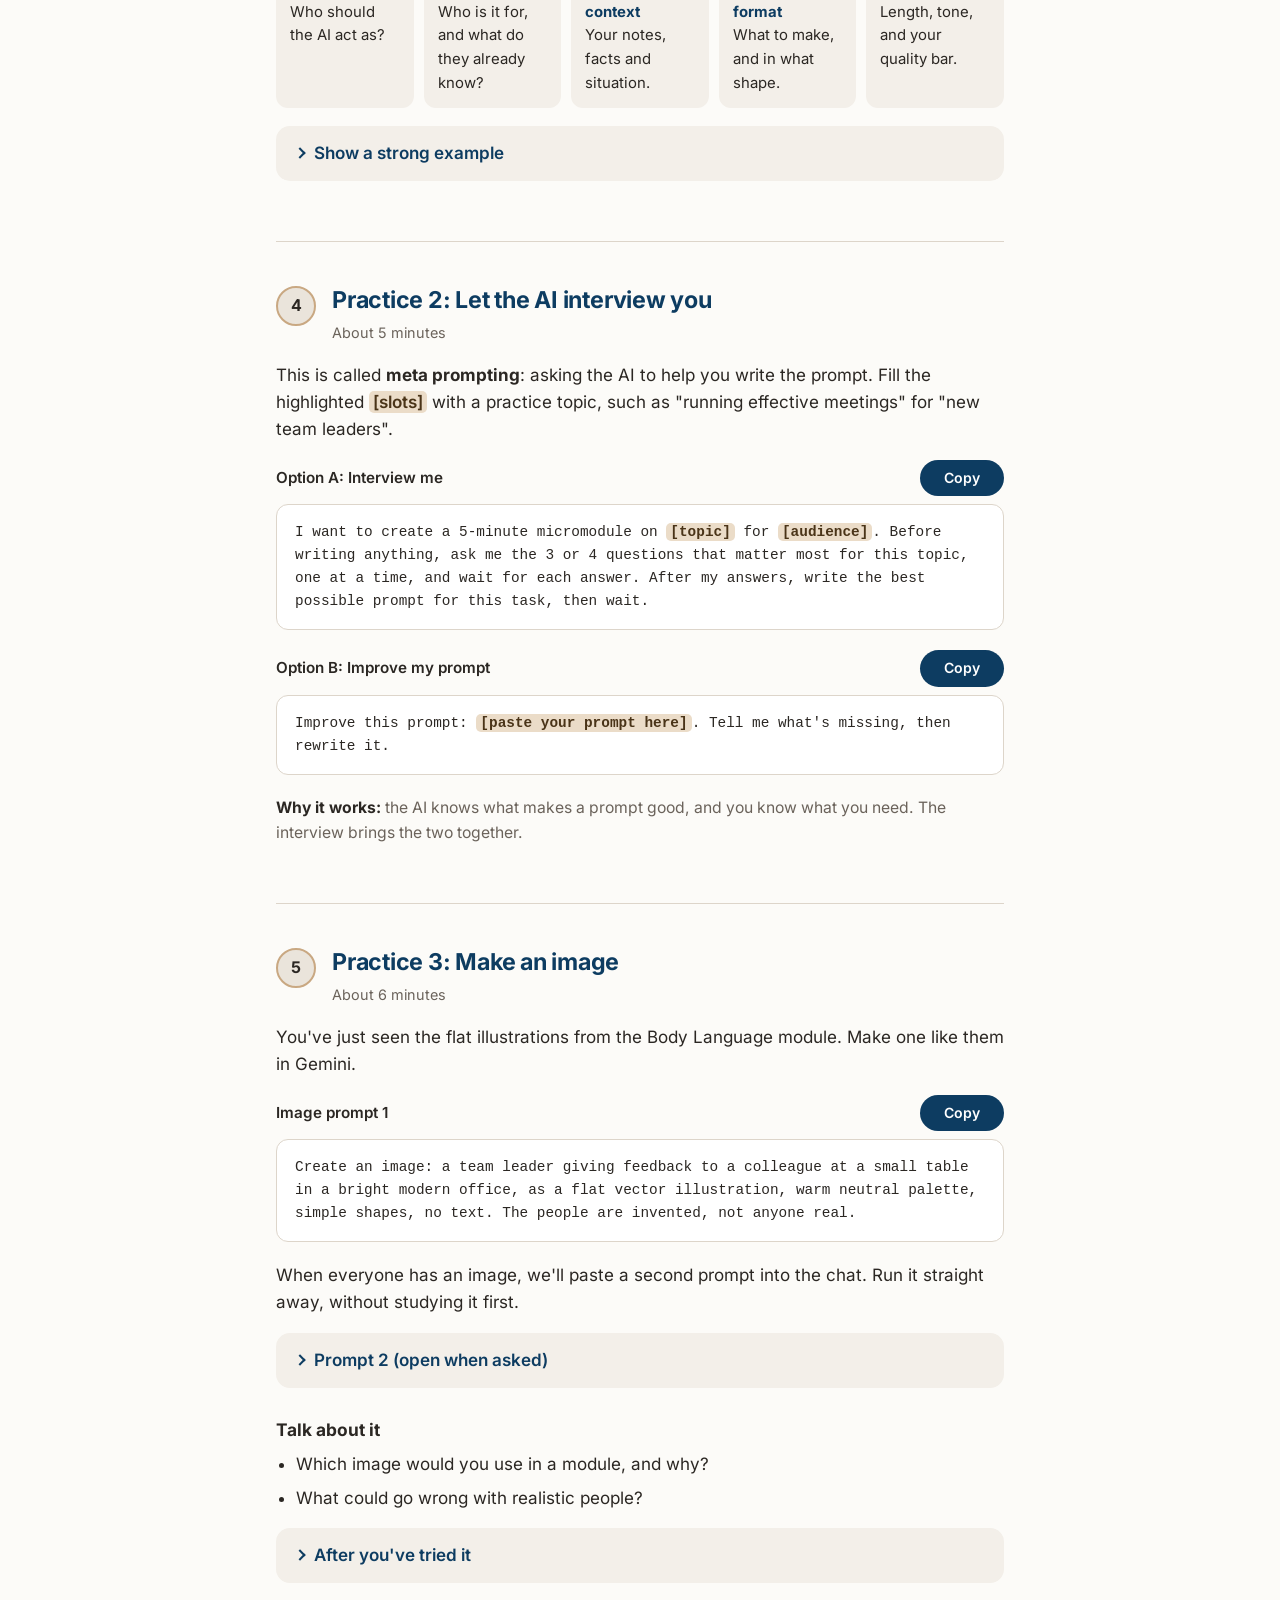
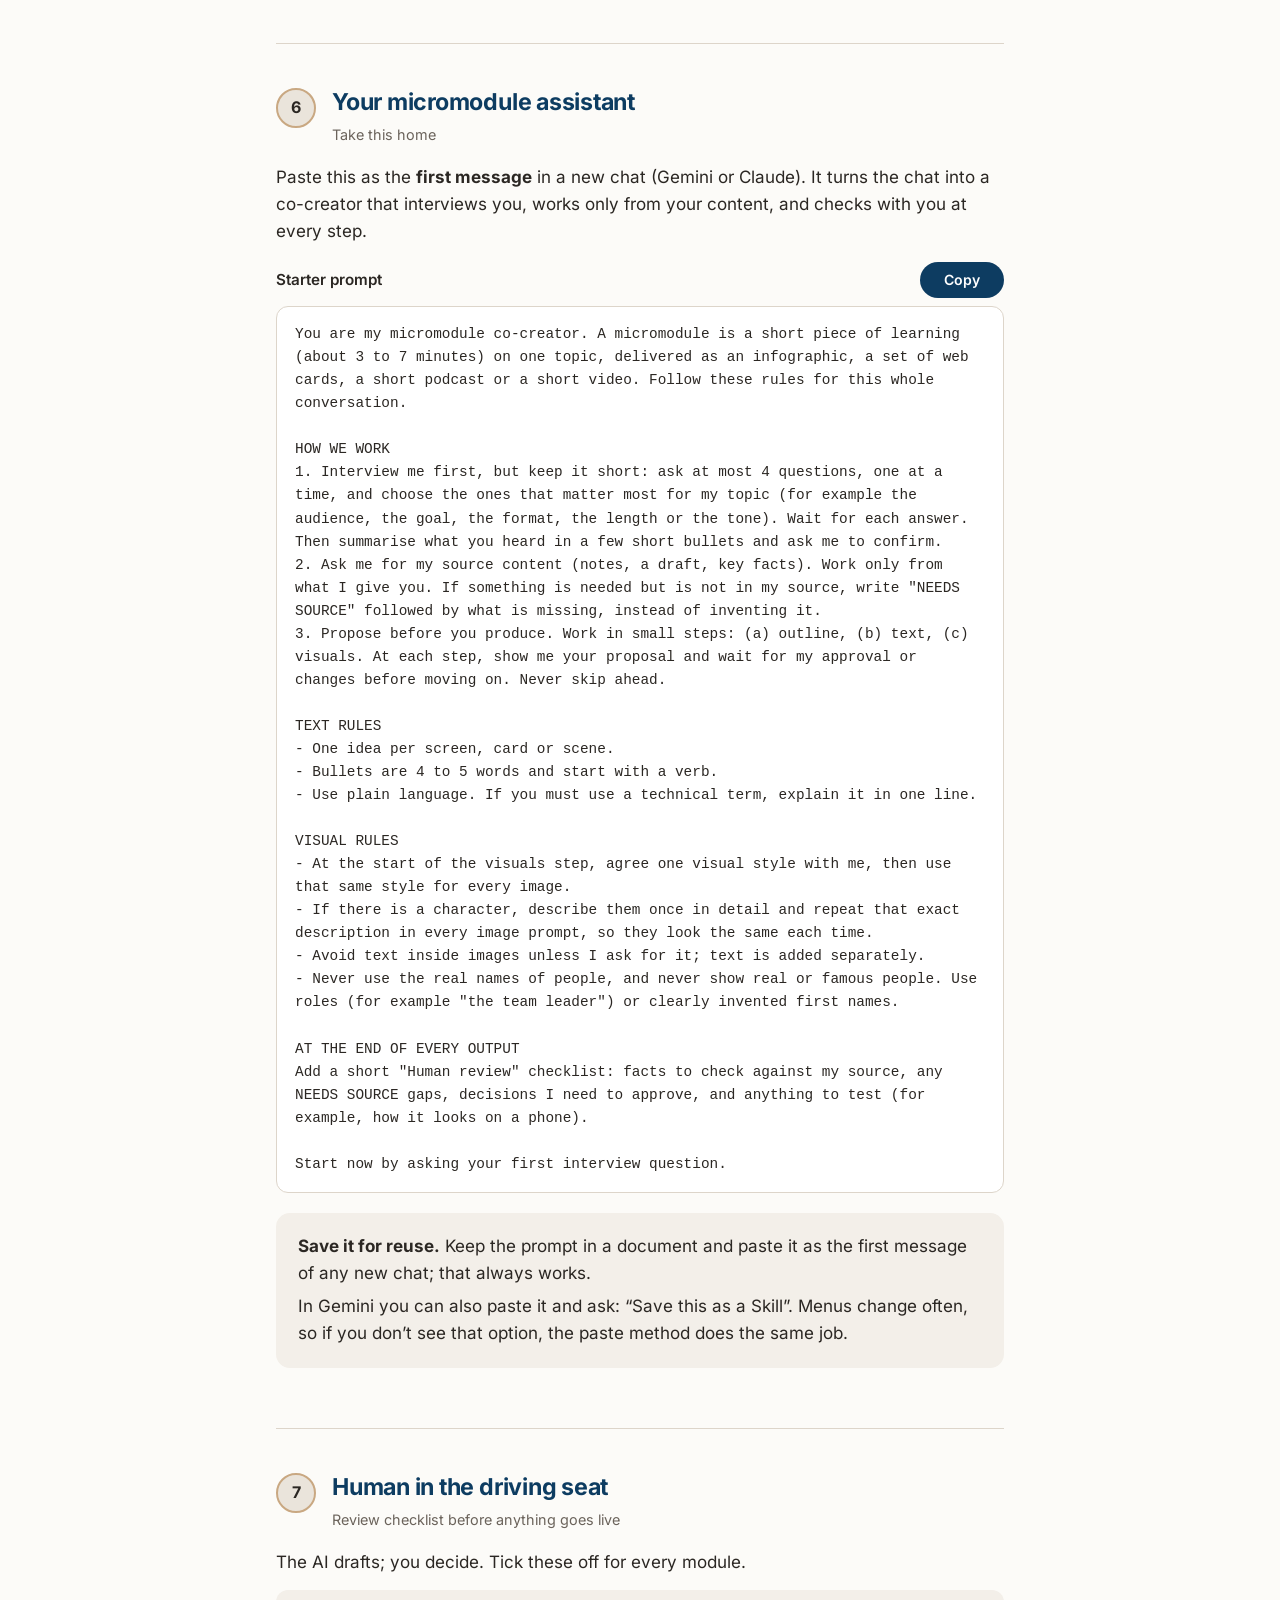
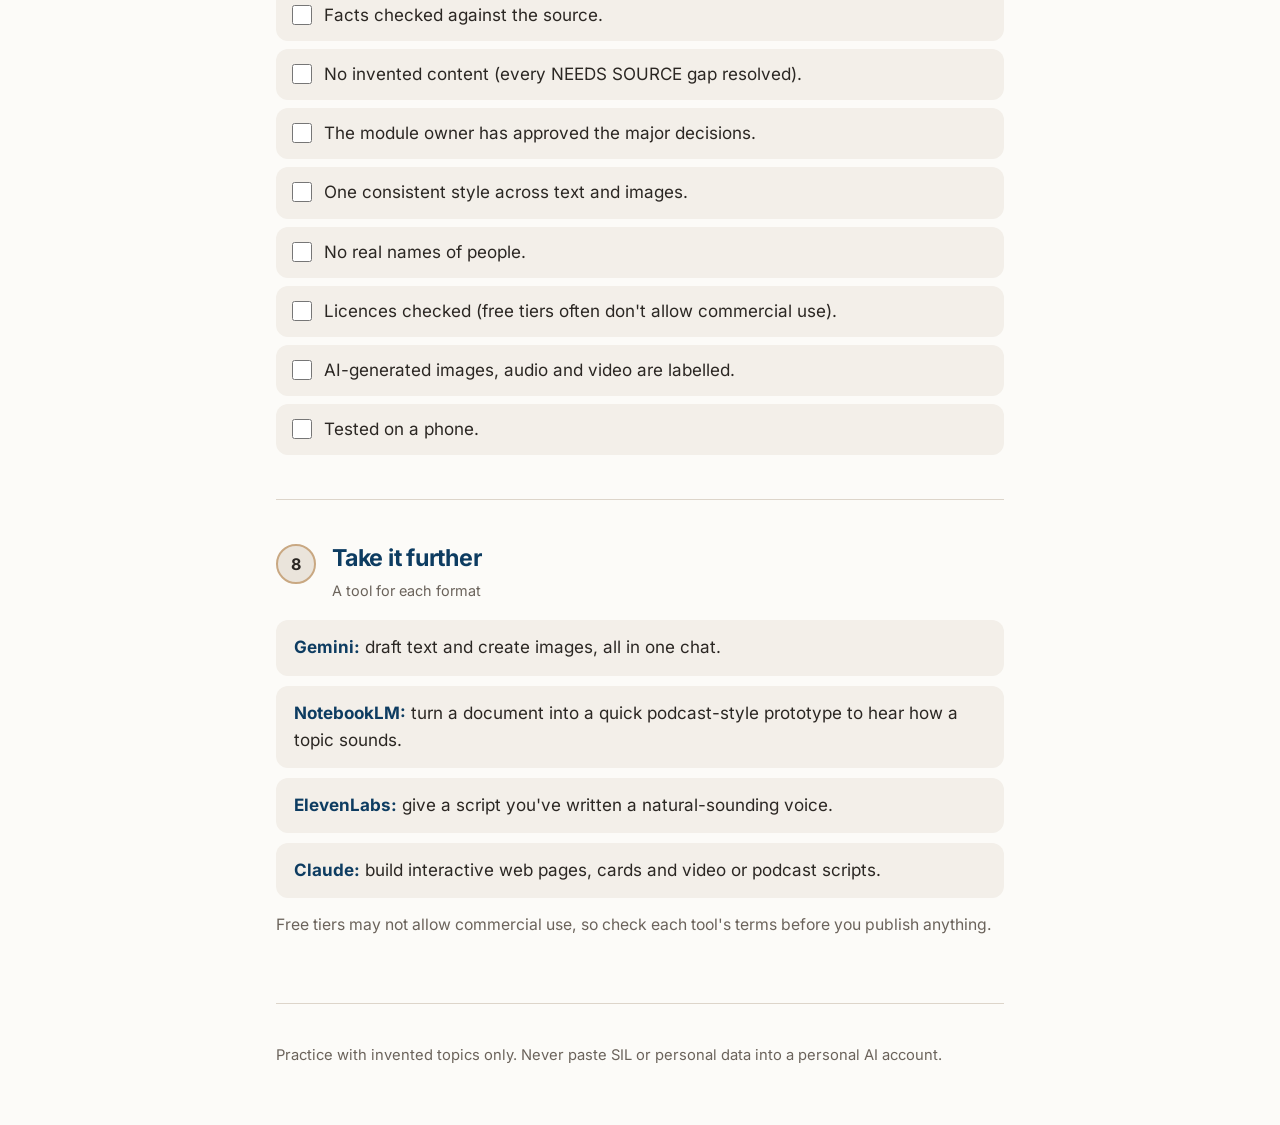
==== commit 5e9c99bd: "Session: today's-focus hook, prompt-behind-each-output cards, Practice 3 reorder, new reveal and clo" ====
--- a/practice/index.html
+++ b/practice/index.html
@@ -337,23 +337,29 @@
   <div class="step-head">
     <div class="num" aria-hidden="true">5</div>
     <div>
-      <h2 id="s5">Practice 3: The image surprise</h2>
+      <h2 id="s5">Practice 3: Make an image</h2>
       <p class="meta">About 6 minutes</p>
     </div>
   </div>
-  <p>You've just seen some flat illustrations. Now try this prompt in Gemini and see what comes back.</p>
+  <p>You've just seen the flat illustrations from the Body Language module. Make one like them in Gemini.</p>
 
   <div class="prompt-block">
     <div class="prompt-label"><span>Image prompt 1</span><button type="button" class="copy" data-target="p-img1" aria-label="Copy image prompt 1">Copy</button></div>
-    <pre class="prompt" id="p-img1">Create an image: <span class="changed">a photorealistic photo of</span> a team leader giving feedback to a colleague at a small table in a bright modern office, <span class="changed">natural light, shallow depth of field, 35mm</span>. The people are invented, not anyone real.</pre>
-  </div>
-
-  <p>Now try the <b>same scene</b> with a different style. Only the underlined words change.</p>
-
-  <div class="prompt-block">
-    <div class="prompt-label"><span>Image prompt 2</span><button type="button" class="copy" data-target="p-img2" aria-label="Copy image prompt 2">Copy</button></div>
-    <pre class="prompt" id="p-img2">Create an image: a team leader giving feedback to a colleague at a small table in a bright modern office, <span class="changed">as a flat vector illustration, warm neutral palette, simple shapes, no text</span>. The people are invented, not anyone real.</pre>
-  </div>
+    <pre class="prompt" id="p-img1">Create an image: a team leader giving feedback to a colleague at a small table in a bright modern office, as a flat vector illustration, warm neutral palette, simple shapes, no text. The people are invented, not anyone real.</pre>
+  </div>
+
+  <p>When everyone has an image, we'll paste a second prompt into the chat. Run it straight away, without studying it first.</p>
+
+  <details>
+    <summary>Prompt 2 (open when asked)</summary>
+    <div class="inner">
+      <div class="prompt-block">
+        <div class="prompt-label"><span>Image prompt 2</span><button type="button" class="copy" data-target="p-img2" aria-label="Copy image prompt 2">Copy</button></div>
+        <pre class="prompt" id="p-img2">Create an image: <span class="changed">a photorealistic photo of</span> a team leader giving feedback to a colleague at a small table in a bright modern office, <span class="changed">natural light, shallow depth of field, 35mm</span>. The people are invented, not anyone real.</pre>
+      </div>
+      <p style="margin-bottom:0">Now compare the two prompts. It's the <b>same scene</b>: only the underlined words changed.</p>
+    </div>
+  </details>
 
   <h3>Talk about it</h3>
   <ul class="clean">
@@ -364,7 +370,7 @@
   <details>
     <summary>After you've tried it</summary>
     <div class="inner">
-      <p><b>A few words control the whole style.</b> "Photorealistic, 35mm, shallow depth of field" asks for a photo; "flat vector, simple shapes" asks for an illustration. Name the style you want, every time.</p>
+      <p><b>A few words control the whole style.</b> "Flat vector, simple shapes" asks for an illustration; "photorealistic, 35mm, shallow depth of field" asks for a photo. Name the style you want, every time.</p>
       <p>Realistic people bring extra risks in learning content:</p>
       <ul class="clean">
         <li><b>They change from image to image.</b> The "same" person rarely looks the same twice, which breaks a story.</li>
